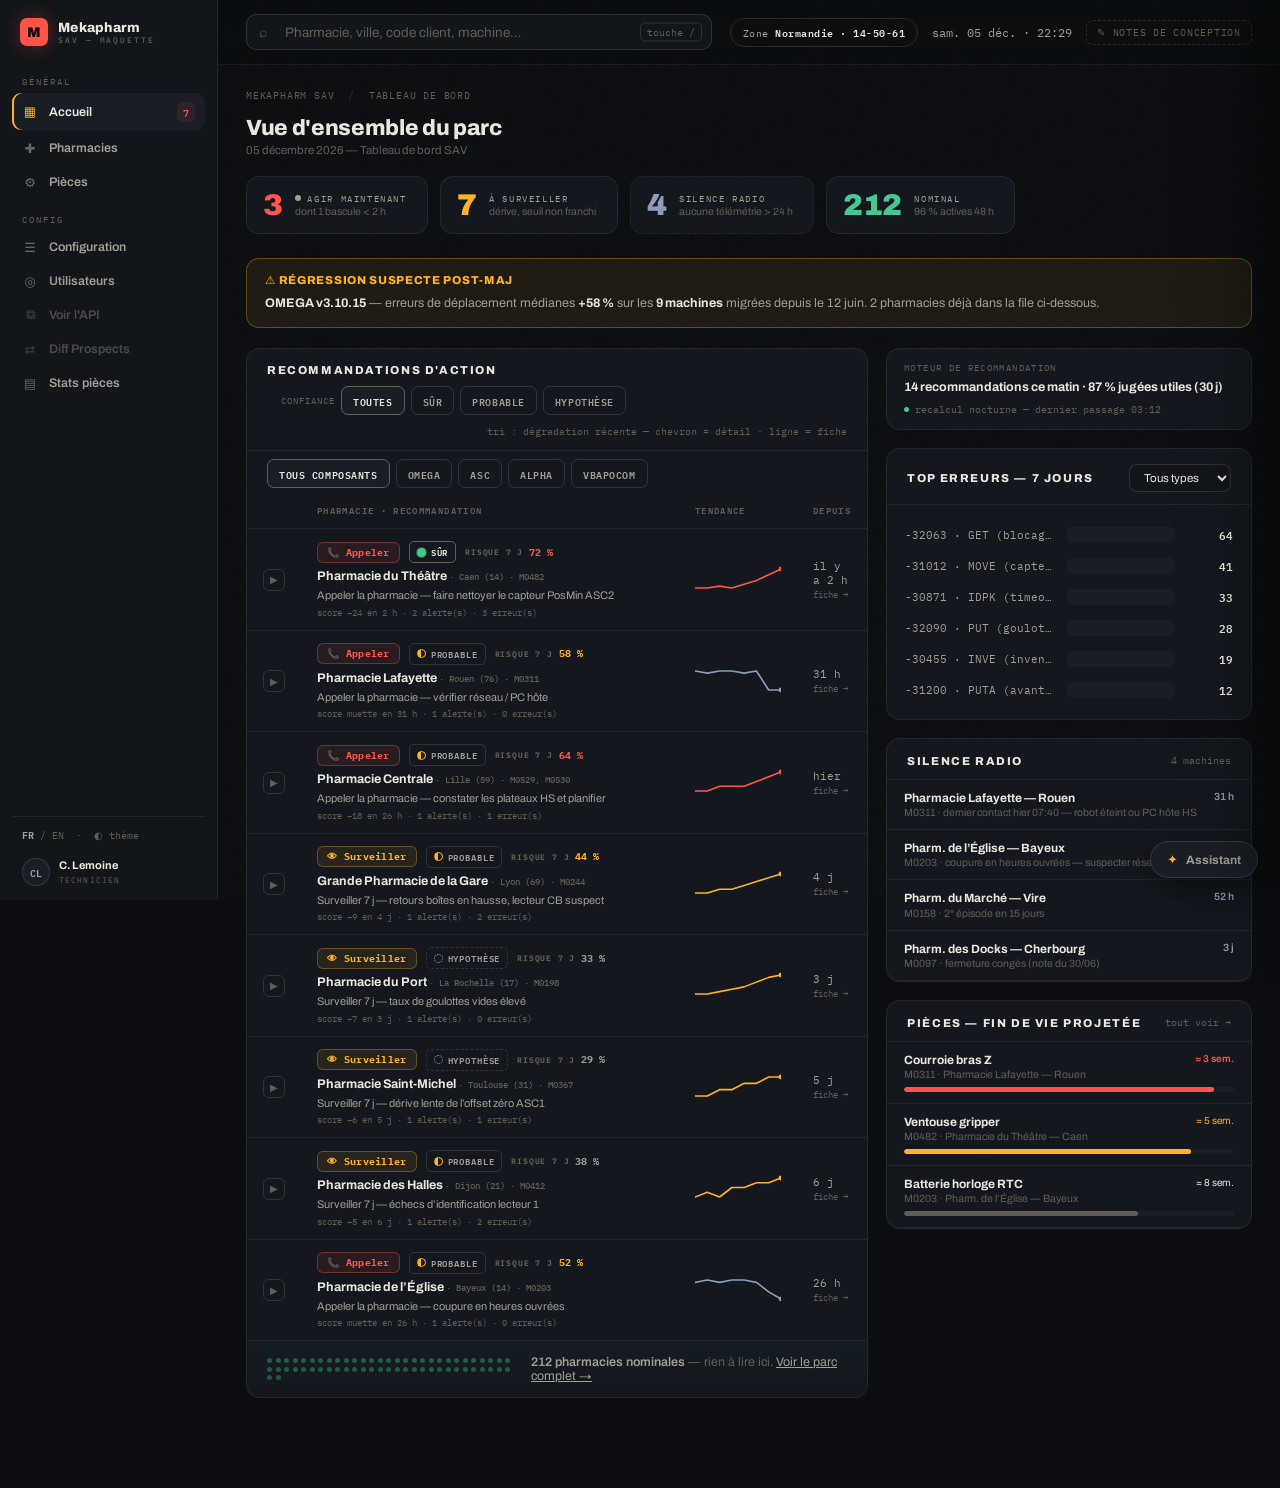
==== index.html @ eba88f6f "add mockup" ====
<!DOCTYPE html>
<html lang="fr">
<head>
<meta charset="UTF-8">
<meta name="viewport" content="width=device-width, initial-scale=1.0">
<title>Accueil — Mekapharm SAV (maquette)</title>
<link rel="preconnect" href="https://fonts.googleapis.com">
<link href="https://fonts.googleapis.com/css2?family=Archivo:wght@500;600;700;800;900&family=IBM+Plex+Mono:wght@400;500;600;700&display=swap" rel="stylesheet">
<link rel="stylesheet" href="assets/style.css">
</head>
<body data-page="dashboard">

<template id="page-content">
  <div class="breadcrumb">Mekapharm SAV <span class="sep">/</span> Tableau de bord</div>
  <h1 class="page-title">Vue d'ensemble du parc</h1>
  <p class="page-sub" id="todayLbl">Tableau de bord SAV</p>

  <!-- ═══ SÉMAPHORE (remplace les 4 KPI actuels) ═══ -->
  <nav class="semaphore note-host" aria-label="État du parc">
    <button class="sem-card" data-f="agir"><div class="sem-num">3</div>
      <div><div class="sem-lbl"><span class="pulse"></span>Agir maintenant</div><div class="sem-sub">dont 1 bascule &lt; 2 h</div></div></button>
    <button class="sem-card" data-f="surveiller"><div class="sem-num">7</div>
      <div><div class="sem-lbl">À surveiller</div><div class="sem-sub">dérive, seuil non franchi</div></div></button>
    <button class="sem-card" data-f="muet"><div class="sem-num">4</div>
      <div><div class="sem-lbl">Silence radio</div><div class="sem-sub">aucune télémétrie &gt; 24 h</div></div></button>
    <button class="sem-card" data-f="ok"><div class="sem-num">212</div>
      <div><div class="sem-lbl">Nominal</div><div class="sem-sub">96 % actives 48 h</div></div></button>
    <span class="note" style="top:-11px; left:0;">R3.2 — 3 états + silence radio (R1.2) · remplace les 4 KPI "meubles/plateaux/alertes"</span>
  </nav>

  <!-- ═══ BANNIÈRE RÉGRESSION MAJ ═══ -->
  <div class="maj-banner note-host">
    <div class="h">⚠ Régression suspecte post-MAJ</div>
    <p><b>OMEGA v3.10.15</b> — erreurs de déplacement médianes <b>+58 %</b> sur les <b>9 machines</b> migrées depuis le 12 juin. 2 pharmacies déjà dans la file ci-dessous.</p>
    <span class="note" style="top:-11px; right:10px;">R1.7 — SOFTWARE_VERSION × ERR_OCCURRENCE_JOUR</span>
  </div>

  <div class="grid-2">
    <!-- ═══ TABLEAU ALERTES/ERREURS — accordéon par pharmacie (structure conservée) ═══ -->
    <section class="panel note-host">
      <div class="panel-head">
        <span class="panel-title">Recommandations d'action</span>
        <div class="conf-filter note-host" id="confFilters" style="margin-left:14px;">
          <span class="clbl">confiance</span>
          <button class="chip active" data-k="all">Toutes</button>
          <button class="chip" data-k="sur">sûr</button>
          <button class="chip" data-k="probable">probable</button>
          <button class="chip" data-k="hypothese">hypothèse</button>
          <span class="note" style="top:-11px; left:0;">R5.5 — le hotliner filtre par niveau de confiance</span>
        </div>
        <span class="panel-sub">tri : dégradation récente — chevron = détail · ligne = fiche</span>
      </div>
      <div class="chips" id="compFilters" style="padding:8px 20px 4px;">
        <button class="chip active" data-c="all">Tous composants</button>
        <button class="chip" data-c="OMEGA">OMEGA</button>
        <button class="chip" data-c="ASC">ASC</button>
        <button class="chip" data-c="ALPHA">ALPHA</button>
        <button class="chip" data-c="VBAPOCOM">VBAPOCOM</button>
      </div>
      <table class="tbl" id="alertTable">
        <thead><tr>
          <th style="width:52px;"></th><th>Pharmacie · recommandation</th>
          <th style="width:96px;">Tendance</th><th style="width:70px;">Depuis</th>
        </tr></thead>
        <tbody id="alertBody"></tbody>
      </table>
      <div class="ok-fold note-host">
        <div class="dotgrid" id="dotgrid"></div>
        <div><b>212 pharmacies nominales</b> — rien à lire ici.
          <a href="pharmacies.html" style="color:var(--ink-dim);">Voir le parc complet →</a></div>
        <span class="note" style="top:-10px; left:14px;">R3.7 — le nominal se compte, ne se pagine pas</span>
      </div>
      <span class="note" style="top:-11px; left:14px;">R5.1 moteur de reco (règles déterministes + confiance, batch nocturne) · R1.3 file priorisée · clic chevron = facteurs + script + feedback</span>
    </section>

    <!-- ═══ RAIL DROIT ═══ -->
    <aside class="stack">
      <!-- encart moteur de recommandation -->
      <div class="panel engine-card note-host">
        <div class="eh">Moteur de recommandation</div>
        <div class="et"><b>14 recommandations</b> ce matin · <b>87 %</b> jugées utiles (30 j)</div>
        <div class="em"><span class="live"></span>recalcul nocturne — dernier passage 03:12</div>
        <span class="note" style="top:-11px; right:10px;">R5.2 · R7 — score & recos précalculés cette nuit (batch parc > 1000)</span>
      </div>

      <!-- top erreurs — filtre FONCTIONNEL -->
      <div class="panel note-host">
        <div class="panel-head">
          <span class="panel-title">Top erreurs — 7 jours</span>
          <select class="sel" id="typeSel" style="margin-left:auto;">
            <option value="all">Tous types</option>
            <option value="omega">Omega</option>
            <option value="ascenseurs">Ascenseurs</option>
            <option value="alpha">Alpha</option>
            <option value="vbapocom">VBapocom</option>
          </select>
        </div>
        <div style="padding:14px 18px;" id="topErrChart"></div>
        <span class="note" style="top:-11px; left:10px;">R4e — le filtre agit vraiment (aujourd'hui : select mort)</span>
      </div>

      <!-- silence radio -->
      <div class="panel note-host">
        <div class="panel-head"><span class="panel-title">Silence radio</span><span class="panel-sub">4 machines</span></div>
        <div id="muettesList"></div>
        <span class="note" style="top:-11px; left:10px;">R1.2 — nominatif, plus un simple % global 48 h</span>
      </div>

      <!-- pièces fin de vie -->
      <div class="panel note-host">
        <div class="panel-head"><span class="panel-title">Pièces — fin de vie projetée</span>
          <a class="panel-sub" href="pieces.html" style="text-decoration:none;">tout voir →</a></div>
        <div id="wearList"></div>
        <span class="note" style="top:-11px; left:10px;">R1.6 — extrapolation du rythme d'usure hebdo</span>
      </div>
    </aside>
  </div>
</template>

<script src="assets/data.js"></script>
<script src="assets/app.js"></script>
<script>
document.addEventListener('DOMContentLoaded', () => {
  document.getElementById('todayLbl').textContent =
    new Date().toLocaleDateString('fr-FR',{day:'2-digit', month:'long', year:'numeric'}) + ' — Tableau de bord SAV';

  /* ── file de recommandations : une pharmacie dégradée = une reco ── */
  let semFilter = 'all', compFilter = 'all', confFilter = 'all';
  const body = document.getElementById('alertBody');

  function render(){
    const rows = PHARMACIES.filter(p => p.etat !== 'ok')
      .filter(p => semFilter==='all' || p.etat===semFilter)
      .filter(p => confFilter==='all' || (p.reco && p.reco.confiance===confFilter))
      .filter(p => compFilter==='all' ||
        p.composants.some(c => c.n.toUpperCase().startsWith(compFilter) && (c.s==='warn'||c.s==='err')) ||
        (compFilter==='VBAPOCOM' && p.tag==='Plateaux') || (compFilter==='VBAPOCOM' && p.tag==='VBapocom'));
    body.innerHTML = rows.map((p,i) => {
      const r = p.reco;
      const navAttr = `onclick="if(!event.target.closest('.reco-chev')) location.href='machine.html?m=${p.machinePrincipale}'"`;
      const head = `
        <tr class="grp-head rise" style="animation-delay:${i*40}ms; cursor:pointer;" data-pid="${p.id}" ${navAttr}>
          <td>
            ${r ? `<button class="reco-chev" data-toggle="${i}" aria-label="Détail recommandation">▶</button>` : `<div class="grade-box ${p.etat}">${p.grade}</div>`}
          </td>
          <td>
            <div class="reco-line">
              ${r ? actBadge(r.action, true) : `<span class="badge ${p.etat==='muet'?'muet':'agir'}">${p.tag}</span>`}
              ${r ? confBadge(r.confiance) : ''}
              ${r ? riskBadge(r.risque7j, false) : ''}
            </div>
            <div style="font-weight:700; margin-top:6px;">${p.nom}
              <span class="mono faint" style="font-size:9px; font-weight:500;">· ${p.ville} (${p.dept}) · ${p.machines.join(', ')}</span></div>
            <div class="reco-why">${r ? r.titre : p.motif}</div>
            <div class="mono faint" style="font-size:9px; margin-top:3px;">score ${p.delta} en ${p.deltaWin} · ${p.nbAlertes} alerte(s) · ${p.nbErreurs} erreur(s)</div>
          </td>
          <td>${spark(p.spark, SPARK_COLORS[p.sparkColor])}</td>
          <td class="mono dim" style="font-size:10.5px;">${p.depuis}<br><span class="faint" style="font-size:9px;">fiche →</span></td>
        </tr>`;
      const detail = r ? `
        <tr class="kb-row reco-drow" data-drow="${i}"><td colspan="4">
          <div class="reco-detail" style="border-top:none; margin-top:0; padding-top:0;">
            <div class="rd-sect">
              <div class="rd-h">Pourquoi cette reco — facteurs pondérés</div>
              ${factorRows(r.facteurs, null)}
            </div>
            <div class="rd-sect">
              <div class="rd-h">Script d'appel · ${p.tel}</div>
              ${scriptBlock(r.script, r.sources)}
            </div>
            <div class="rd-sect" style="display:flex; align-items:center; justify-content:space-between; gap:12px; flex-wrap:wrap;">
              ${feedbackChip('reco-'+p.id)}
              <span class="mono faint" style="font-size:9px;">recalculé ${r.calculeLe}</span>
            </div>
          </div>
        </td></tr>` : '';
      return head + detail;
    }).join('') ||
      `<tr><td colspan="4" style="text-align:center; color:var(--ink-faint); padding:28px;">Aucune recommandation pour ce filtre.</td></tr>`;

    /* branchements post-render */
    body.querySelectorAll('.reco-chev').forEach(btn => btn.addEventListener('click', ev => {
      ev.stopPropagation();
      const i = btn.dataset.toggle;
      const drow = body.querySelector(`.reco-drow[data-drow="${i}"]`);
      if (!drow) return;
      btn.classList.toggle('open');
      drow.classList.toggle('show');
      if (drow.classList.contains('show')) animateFactors(drow);
    }));
    bindFeedback(body);
  }
  render();

  /* filtres sémaphore */
  document.querySelectorAll('.sem-card').forEach(c => c.addEventListener('click', () => {
    const f = c.dataset.f;
    if (f === 'ok'){ location.href = 'pharmacies.html'; return; }
    if (semFilter === f){ semFilter='all'; c.classList.remove('active'); }
    else { semFilter=f; document.querySelectorAll('.sem-card').forEach(x=>x.classList.remove('active')); c.classList.add('active'); }
    render();
  }));
  /* filtres composant */
  document.querySelectorAll('#compFilters .chip').forEach(ch => ch.addEventListener('click', () => {
    document.querySelectorAll('#compFilters .chip').forEach(x=>x.classList.remove('active'));
    ch.classList.add('active'); compFilter = ch.dataset.c; render();
  }));
  /* filtre par confiance */
  document.querySelectorAll('#confFilters .chip').forEach(ch => ch.addEventListener('click', () => {
    document.querySelectorAll('#confFilters .chip').forEach(x=>x.classList.remove('active'));
    ch.classList.add('active'); confFilter = ch.dataset.k; render();
  }));

  /* nominal : grille de points */
  const dg = document.getElementById('dotgrid');
  for (let i=0;i<60;i++){ const d=document.createElement('span'); d.className='dot'; dg.appendChild(d); }

  /* top erreurs — filtre fonctionnel */
  const chart = document.getElementById('topErrChart');
  renderHBars(chart, TOP_ERRORS.all);
  document.getElementById('typeSel').addEventListener('change', e => renderHBars(chart, TOP_ERRORS[e.target.value]));

  /* silence radio */
  document.getElementById('muettesList').innerHTML = MUETTES.map(m => `
    <div style="padding:11px 17px; border-bottom:1px solid var(--line); font-size:12px; ${m.pid?'cursor:pointer;':''}"
         ${m.pid? `onclick="location.href='machine.html?m=${PHARMACIES.find(p=>p.id===m.pid).machinePrincipale}'"`:''}>
      <div style="display:flex; justify-content:space-between; gap:10px;">
        <b style="font-size:12px;">${m.nom}</b>
        <span class="mono" style="color:var(--muet); font-weight:600; font-size:10.5px;">${m.t}</span>
      </div>
      <div style="color:var(--ink-faint); font-size:10.5px; margin-top:2px;">${m.mac} · ${m.note}</div>
    </div>`).join('');

  /* pièces fin de vie (top 3) */
  document.getElementById('wearList').innerHTML = PIECES.slice(0,3).map(p => `
    <div style="padding:11px 17px; border-bottom:1px solid var(--line); font-size:12px;">
      <div style="display:flex; justify-content:space-between; gap:10px;">
        <b>${p.piece}</b>
        <span class="mono" style="font-size:10px; ${p.etaCls==='crit'?'color:var(--agir); font-weight:600;':p.etaCls==='warn'?'color:var(--watch);':''}">${p.eta}</span>
      </div>
      <div style="color:var(--ink-faint); font-size:10.5px; margin:2px 0 7px;">${p.machine} · ${p.pharma}</div>
      <div class="wear-bar"><i class="${p.etaCls}" style="width:${p.usure}%"></i></div>
    </div>`).join('');
});
</script>
</body>
</html>
---- assets/style.css ----
/* ═══════════════════════════════════════════════════════════════════════════
   MAQUETTE REFONTE SAV — design system partagé
   Navigation identique à l'application actuelle (sidebar gauche).
   Discipline : la couleur n'existe que pour l'anomalie.
   ═══════════════════════════════════════════════════════════════════════════ */
:root {
  --bg:        #0c0e11;
  --bg-raise:  #12151a;
  --panel:     #14181e;
  --panel-2:   #191e26;
  --line:      rgba(235,232,222,.07);
  --line-2:    rgba(235,232,222,.13);
  --ink:       #eae7df;
  --ink-dim:   #a09d94;
  --ink-faint: #605d55;
  --agir:      #ff5449;  --agir-bg:  rgba(255,84,73,.09);
  --watch:     #ffb224;  --watch-bg: rgba(255,178,36,.08);
  --ok:        #46c98f;  --ok-bg:    rgba(70,201,143,.07);
  --muet:      #8e9dbb;  --muet-bg:  rgba(142,157,187,.08);
  --mono: "IBM Plex Mono", ui-monospace, monospace;
  --sans: "Archivo", system-ui, sans-serif;
  --sidebar-w: 218px;
}
* { margin:0; padding:0; box-sizing:border-box; }
html { scrollbar-color:#2a2f38 var(--bg); }
body {
  background:var(--bg); color:var(--ink); font-family:var(--sans);
  font-size:14px; min-height:100vh;
}
body::after {
  content:""; position:fixed; inset:0; pointer-events:none; z-index:0; opacity:.045;
  background-image:url("data:image/svg+xml,%3Csvg xmlns='http://www.w3.org/2000/svg' width='140' height='140'%3E%3Cfilter id='n'%3E%3CfeTurbulence type='fractalNoise' baseFrequency='0.9' numOctaves='2'/%3E%3C/filter%3E%3Crect width='140' height='140' filter='url(%23n)' opacity='.6'/%3E%3C/svg%3E");
}
::selection { background:var(--watch); color:#111; }
button { font-family:inherit; color:inherit; background:none; border:none; cursor:pointer; }
input, select, textarea { font-family:inherit; }
a { color:inherit; }

/* ═══════════ SIDEBAR (identique à l'app : Général / Config / user) ═══════════ */
.sidebar {
  position:fixed; top:0; left:0; bottom:0; width:var(--sidebar-w); z-index:20;
  background:var(--bg-raise); border-right:1px solid var(--line);
  display:flex; flex-direction:column; padding:18px 12px 14px;
}
.sidebar-logo { display:flex; align-items:center; gap:10px; padding:0 8px 16px; }
.sidebar-logo .mark {
  width:28px; height:28px; border-radius:7px; background:var(--agir);
  display:grid; place-items:center; font-weight:900; font-size:14px; color:#16090a;
  box-shadow:0 0 18px rgba(255,84,73,.3); flex-shrink:0;
}
.sidebar-logo .t { font-weight:800; font-size:13.5px; letter-spacing:.02em; }
.sidebar-logo .t small { display:block; font-family:var(--mono); font-size:8px; font-weight:500; color:var(--ink-faint); letter-spacing:.24em; text-transform:uppercase; }
.nav-section-label {
  font-family:var(--mono); font-size:8.5px; letter-spacing:.24em; text-transform:uppercase;
  color:var(--ink-faint); padding:14px 10px 6px;
}
.nav-link {
  display:flex; align-items:center; gap:11px; padding:8.5px 10px; border-radius:9px;
  font-size:12.5px; font-weight:600; color:var(--ink-dim); text-decoration:none;
  transition:.13s; margin-bottom:2px;
}
.nav-link .ic { font-size:13px; width:16px; text-align:center; opacity:.6; }
.nav-link:hover { background:var(--panel-2); color:var(--ink); }
.nav-link.active { background:var(--panel-2); color:var(--ink); box-shadow:inset 2px 0 0 var(--watch); }
.nav-link.active .ic { opacity:1; color:var(--watch); }
.nav-link .n-badge {
  margin-left:auto; font-family:var(--mono); font-size:9.5px; font-weight:600;
  background:var(--agir-bg); color:var(--agir); border-radius:5px; padding:1px 6px;
}
.sidebar-foot { margin-top:auto; border-top:1px solid var(--line); padding-top:12px; }
.sidebar-foot .locale { font-family:var(--mono); font-size:9.5px; color:var(--ink-faint); padding:0 10px 8px; }
.sidebar-foot .locale b { color:var(--ink-dim); }
.sidebar-user { display:flex; align-items:center; gap:9px; padding:8px 10px 0; }
.sidebar-user .av {
  width:28px; height:28px; border-radius:50%; background:var(--panel-2); border:1px solid var(--line-2);
  display:grid; place-items:center; font-family:var(--mono); font-size:10px; font-weight:600; color:var(--ink-dim);
}
.sidebar-user .u b { display:block; font-size:11px; font-weight:700; }
.sidebar-user .u span { font-family:var(--mono); font-size:8px; letter-spacing:.14em; text-transform:uppercase; color:var(--ink-faint); }

/* ═══════════ TOPBAR (ajout refonte : recherche globale) ═══════════ */
.shell { margin-left:var(--sidebar-w); position:relative; z-index:1; }
.topbar {
  display:flex; align-items:center; gap:18px;
  padding:14px 28px; border-bottom:1px solid var(--line);
  position:sticky; top:0; background:rgba(12,14,17,.86); backdrop-filter:blur(9px); z-index:15;
}
.gsearch { flex:1; max-width:560px; position:relative; }
.gsearch input {
  width:100%; background:var(--bg-raise); border:1px solid var(--line-2); border-radius:10px;
  padding:9.5px 82px 9.5px 38px; color:var(--ink); font-size:13.5px; outline:none;
  transition:border-color .15s, box-shadow .15s;
}
.gsearch input::placeholder { color:var(--ink-faint); }
.gsearch input:focus { border-color:var(--watch); box-shadow:0 0 0 3px rgba(255,178,36,.12); }
.gsearch .lens { position:absolute; left:13px; top:50%; translate:0 -50%; color:var(--ink-faint); }
.gsearch .kbd  { position:absolute; right:10px; top:50%; translate:0 -50%; font-family:var(--mono); font-size:9.5px; color:var(--ink-faint); border:1px solid var(--line-2); border-radius:5px; padding:2px 6px; }
.gsearch-pop {
  display:none; position:absolute; top:calc(100% + 6px); left:0; right:0; z-index:60;
  background:var(--panel-2); border:1px solid var(--line-2); border-radius:11px;
  overflow:hidden; box-shadow:0 18px 50px rgba(0,0,0,.55);
}
.gsearch-pop.open { display:block; }
.gsearch-pop a {
  display:flex; align-items:center; gap:11px; padding:10px 14px; text-decoration:none;
  font-size:12.5px; border-bottom:1px solid var(--line);
}
.gsearch-pop a:last-child { border-bottom:none; }
.gsearch-pop a:hover, .gsearch-pop a.sel { background:var(--panel); }
.gsearch-pop .gp-dot { width:8px; height:8px; border-radius:50%; flex-shrink:0; }
.gsearch-pop .gp-meta { margin-left:auto; font-family:var(--mono); font-size:10px; color:var(--ink-faint); }
.top-right { margin-left:auto; display:flex; align-items:center; gap:14px; }
.zone-chip { font-family:var(--mono); font-size:10px; letter-spacing:.05em; border:1px solid var(--line-2); border-radius:99px; padding:4.5px 12px; color:var(--ink-dim); }
.zone-chip b { color:var(--ink); font-weight:600; }
.clock { font-family:var(--mono); font-size:11.5px; color:var(--ink-dim); font-variant-numeric:tabular-nums; }
.notes-toggle {
  font-family:var(--mono); font-size:9.5px; letter-spacing:.08em; text-transform:uppercase;
  color:var(--ink-faint); border:1px dashed var(--line-2); border-radius:7px; padding:5px 10px; transition:.15s;
}
.notes-toggle:hover, body.annotated .notes-toggle { color:var(--watch); border-color:var(--watch); }
body.annotated .notes-toggle { background:var(--watch-bg); }

.page { padding:24px 28px 90px; max-width:1420px; }

/* ═══════════ COMMUN ═══════════ */
.breadcrumb { font-family:var(--mono); font-size:10px; letter-spacing:.08em; text-transform:uppercase; color:var(--ink-faint); margin-bottom:14px; }
.breadcrumb a { text-decoration:none; }
.breadcrumb a:hover { color:var(--ink-dim); }
.breadcrumb .sep { margin:0 7px; opacity:.5; }
h1.page-title { font-size:22px; font-weight:800; letter-spacing:-.015em; }
.page-sub { font-size:11.5px; color:var(--ink-faint); margin-top:4px; }

.panel { background:var(--panel); border:1px solid var(--line); border-radius:14px; overflow:hidden; }
.panel-head { display:flex; align-items:center; gap:10px; padding:15px 20px 12px; border-bottom:1px solid var(--line); flex-wrap:wrap; }
.panel-title { font-size:11.5px; font-weight:800; letter-spacing:.14em; text-transform:uppercase; }
.panel-sub { font-family:var(--mono); font-size:9.5px; color:var(--ink-faint); margin-left:auto; }

.badge { font-family:var(--mono); font-size:9.5px; font-weight:600; letter-spacing:.05em; border-radius:5px; padding:2px 8px; display:inline-block; }
.badge.agir { background:var(--agir-bg); color:var(--agir); }
.badge.watch { background:var(--watch-bg); color:var(--watch); }
.badge.ok { background:var(--ok-bg); color:var(--ok); }
.badge.muet { background:var(--muet-bg); color:var(--muet); }
.badge.neutral { background:var(--panel-2); color:var(--ink-dim); border:1px solid var(--line); }

.btn { font-size:11.5px; font-weight:700; border:1px solid var(--line-2); border-radius:8px; padding:7px 14px; color:var(--ink); transition:.13s; text-decoration:none; display:inline-block; }
.btn:hover { border-color:var(--ink-dim); background:var(--panel-2); }
.btn.primary { background:var(--ink); color:#14171c; border-color:var(--ink); }
.btn.primary:hover { opacity:.88; }
.btn.ghost { color:var(--ink-dim); border-style:dashed; }
.btn.sm { font-size:10.5px; padding:4.5px 10px; }

/* sémaphore */
.semaphore { display:flex; gap:12px; margin:20px 0 24px; flex-wrap:wrap; }
.sem-card {
  display:flex; align-items:center; gap:13px; border:1px solid var(--line); border-radius:13px;
  padding:13px 20px 13px 16px; background:var(--panel); min-width:178px; text-align:left;
  transition:border-color .15s, transform .15s;
}
.sem-card:hover { transform:translateY(-1px); }
.sem-card.active { border-color:currentColor; }
.sem-num { font-size:30px; font-weight:900; line-height:1; font-variant-numeric:tabular-nums; letter-spacing:-.02em; }
.sem-lbl { font-family:var(--mono); font-size:9px; letter-spacing:.18em; text-transform:uppercase; color:var(--ink-dim); }
.sem-sub { font-size:10.5px; color:var(--ink-faint); margin-top:2px; }
.sem-card[data-f="agir"] { color:var(--agir); }       .sem-card[data-f="agir"].active { background:var(--agir-bg); }
.sem-card[data-f="surveiller"] { color:var(--watch); }.sem-card[data-f="surveiller"].active { background:var(--watch-bg); }
.sem-card[data-f="muet"] { color:var(--muet); border-style:dashed; } .sem-card[data-f="muet"].active { background:var(--muet-bg); }
.sem-card[data-f="ok"] { color:var(--ok); }           .sem-card[data-f="ok"].active { background:var(--ok-bg); }
.pulse { display:inline-block; width:6px; height:6px; border-radius:50%; background:currentColor; margin-right:6px; animation:pulse 1.6s infinite; vertical-align:1px; }
@keyframes pulse { 0%,100%{opacity:1} 50%{opacity:.25} }

/* grade score */
.grade-box {
  width:36px; height:36px; border-radius:9px; display:grid; place-items:center;
  font-weight:900; font-size:17px; background:var(--panel-2); color:var(--ink-dim); border:1px solid var(--line-2); flex-shrink:0;
}
.grade-box.agir { background:var(--agir-bg); color:var(--agir); border-color:rgba(255,84,73,.35); }
.grade-box.surveiller { background:var(--watch-bg); color:var(--watch); border-color:rgba(255,178,36,.3); }
.grade-box.muet { background:var(--muet-bg); color:var(--muet); border-color:rgba(142,157,187,.3); border-style:dashed; }
.grade-box.ok { background:var(--ok-bg); color:var(--ok); border-color:rgba(70,201,143,.25); }

/* tables */
table.tbl { width:100%; border-collapse:collapse; font-size:12.5px; }
.tbl th {
  text-align:left; font-family:var(--mono); font-size:8.5px; font-weight:600; letter-spacing:.16em;
  text-transform:uppercase; color:var(--ink-faint); padding:10px 16px; border-bottom:1px solid var(--line);
}
.tbl td { padding:11px 16px; border-bottom:1px solid var(--line); vertical-align:middle; }
.tbl tr:last-child td { border-bottom:none; }
.tbl tbody tr { transition:background .12s; }
.tbl tbody tr:hover { background:var(--panel-2); }
.tbl .mono { font-family:var(--mono); font-size:11px; }
.tbl .dim { color:var(--ink-dim); }
.tbl .faint { color:var(--ink-faint); }
.num { font-variant-numeric:tabular-nums; }

/* lignes accordéon dashboard */
.grp-head { cursor:pointer; background:var(--panel); }
.grp-head td { padding:12px 16px; }
.grp-head:hover { background:var(--panel-2); }
.grp-head .chev { display:inline-block; transition:rotate .18s; font-family:var(--mono); font-size:10px; color:var(--ink-faint); margin-right:9px; }
.grp-head.open .chev { rotate:90deg; }
tr.child { display:none; background:rgba(255,255,255,.012); }
tr.child.show { display:table-row; }
tr.child td { border-left:3px solid transparent; }
tr.child[data-etat="agir"] td:first-child { border-left-color:var(--agir); }
tr.child[data-etat="surveiller"] td:first-child { border-left-color:var(--watch); }

/* détail cause/résolution repliable dans tables */
tr.kb-row { display:none; }
tr.kb-row.show { display:table-row; }
tr.kb-row > td { background:var(--bg-raise); padding:14px 20px 16px 46px; }
.kb { border-left:2px solid var(--line-2); padding:2px 0 2px 13px; margin-bottom:11px; }
.kb:last-child { margin-bottom:0; }
.kb .k { font-family:var(--mono); font-size:8.5px; letter-spacing:.2em; text-transform:uppercase; color:var(--ink-faint); }
.kb p { font-size:12.5px; color:var(--ink-dim); line-height:1.6; margin-top:4px; }
.kb ol { margin:5px 0 0 17px; font-size:12.5px; color:var(--ink-dim); line-height:1.75; }
.kb.resol { border-left-color:var(--ok); }
.kb.piece { border-left-color:var(--watch); }
.kb .piece-row { display:flex; justify-content:space-between; gap:10px; margin-top:5px; font-size:12.5px; }
.kb .piece-row .eta { font-family:var(--mono); font-size:10.5px; color:var(--watch); }
.kb.histo { border-left-color:var(--muet); }

/* bandeau diagnostic */
.diag-banner { border-radius:12px; padding:14px 18px; font-size:13.5px; line-height:1.55; border:1px solid; margin-bottom:20px; }
.diag-banner .lead { font-family:var(--mono); font-size:9px; letter-spacing:.18em; text-transform:uppercase; display:block; margin-bottom:6px; opacity:.8; }
.diag-banner b { font-weight:700; }
.diag-banner.agir { border-color:rgba(255,84,73,.35); background:var(--agir-bg); }        .diag-banner.agir .lead { color:var(--agir); }
.diag-banner.surveiller { border-color:rgba(255,178,36,.3); background:var(--watch-bg); } .diag-banner.surveiller .lead { color:var(--watch); }
.diag-banner.ok { border-color:rgba(70,201,143,.3); background:var(--ok-bg); }            .diag-banner.ok .lead { color:var(--ok); }
.diag-banner.muet { border-color:rgba(142,157,187,.35); background:var(--muet-bg); }      .diag-banner.muet .lead { color:var(--muet); }

/* bannière MAJ */
.maj-banner { border:1px solid rgba(255,178,36,.3); background:var(--watch-bg); border-radius:13px; padding:14px 18px; margin-bottom:20px; }
.maj-banner .h { font-weight:800; font-size:11.5px; letter-spacing:.06em; text-transform:uppercase; color:var(--watch); }
.maj-banner p { margin-top:7px; font-size:12.5px; color:var(--ink-dim); line-height:1.55; }
.maj-banner p b { color:var(--ink); }

/* onglets composants (conservés de l'app actuelle) */
.comp-tabs { display:flex; gap:8px; overflow-x:auto; padding-bottom:4px; margin:18px 0 16px; }
.comp-tab {
  display:flex; align-items:center; gap:8px; font-size:12px; font-weight:700;
  border:1px solid var(--line-2); border-radius:9px; padding:8px 15px; color:var(--ink-dim);
  white-space:nowrap; transition:.13s;
}
.comp-tab:hover { color:var(--ink); background:var(--panel-2); }
.comp-tab.active { background:var(--panel-2); color:var(--ink); border-color:var(--ink-faint); }
.comp-tab .dot { width:7px; height:7px; border-radius:50%; background:var(--ink-faint); opacity:.5; }
.comp-tab .dot.ok { background:var(--ok); opacity:.7; }
.comp-tab .dot.warn { background:var(--watch); opacity:1; box-shadow:0 0 8px rgba(255,178,36,.5); }
.comp-tab .dot.err { background:var(--agir); opacity:1; box-shadow:0 0 8px rgba(255,84,73,.6); }
.tab-panel { display:none; }
.tab-panel.active { display:block; }

/* cards métriques */
.metrics { display:grid; grid-template-columns:repeat(auto-fill,minmax(215px,1fr)); gap:12px; }
.metric { border:1px solid var(--line); border-radius:11px; padding:13px 14px 11px; background:var(--panel); }
.metric .k { font-family:var(--mono); font-size:8.5px; letter-spacing:.13em; text-transform:uppercase; color:var(--ink-faint); min-height:22px; }
.metric .v { font-size:21px; font-weight:900; margin-top:4px; font-variant-numeric:tabular-nums; letter-spacing:-.02em; }
.metric .v.bad { color:var(--agir); } .metric .v.warn { color:var(--watch); }
.metric .v small { font-size:11px; font-weight:600; color:var(--ink-faint); }
.metric .cmp { font-family:var(--mono); font-size:9px; color:var(--ink-faint); margin-top:2px; }
.metric .cmp b.bad { color:var(--agir); } .metric .cmp b.warn { color:var(--watch); }
.metric svg { margin-top:8px; display:block; }

/* timeline */
.tl { position:relative; padding-left:20px; }
.tl::before { content:""; position:absolute; left:5px; top:6px; bottom:6px; width:1px; background:var(--line-2); }
.tl-item { position:relative; padding:9px 0; }
.tl-item::before {
  content:""; position:absolute; left:-19px; top:15px; width:9px; height:9px; border-radius:50%;
  background:var(--panel-2); border:1.5px solid var(--ink-faint);
}
.tl-item.ev-agir::before { border-color:var(--agir); background:var(--agir-bg); }
.tl-item.ev-warn::before { border-color:var(--watch); background:var(--watch-bg); }
.tl-item.ev-maj::before  { border-color:var(--muet); }
.tl-item.ev-ok::before   { border-color:var(--ok); }
.tl-item .d { font-family:var(--mono); font-size:9px; letter-spacing:.1em; text-transform:uppercase; color:var(--ink-faint); }
.tl-item .e { font-size:12.5px; color:var(--ink-dim); margin-top:3px; line-height:1.5; }
.tl-item .e b { color:var(--ink); font-weight:600; }
.fx { font-family:var(--mono); font-size:9.5px; padding:1px 6px; border-radius:4px; margin-left:6px; }
.fx.ko { background:var(--agir-bg); color:var(--agir); }
.fx.okk { background:var(--ok-bg); color:var(--ok); }

/* barres usure */
.wear-bar { height:5px; border-radius:99px; background:var(--panel-2); overflow:hidden; min-width:90px; }
.wear-bar i { display:block; height:100%; border-radius:99px; background:var(--ink-faint); }
.wear-bar i.warn { background:var(--watch); }
.wear-bar i.crit { background:var(--agir); }

/* barres chart top erreurs */
.hbar-row { display:grid; grid-template-columns:150px 1fr 46px; gap:12px; align-items:center; padding:6px 0; }
.hbar-row .lbl { font-family:var(--mono); font-size:10.5px; color:var(--ink-dim); text-align:right; white-space:nowrap; overflow:hidden; text-overflow:ellipsis; }
.hbar-row .track { height:16px; border-radius:5px; background:var(--panel-2); overflow:hidden; }
.hbar-row .fill { height:100%; border-radius:5px; background:linear-gradient(90deg, rgba(255,178,36,.75), rgba(255,84,73,.8)); transition:width .4s cubic-bezier(.2,.7,.3,1); }
.hbar-row .val { font-family:var(--mono); font-size:11px; font-weight:600; text-align:right; }

/* filter chips + selects */
.chips { display:flex; gap:6px; flex-wrap:wrap; }
.chip {
  font-family:var(--mono); font-size:9.5px; font-weight:600; letter-spacing:.06em; text-transform:uppercase;
  border:1px solid var(--line-2); border-radius:7px; padding:4.5px 11px; color:var(--ink-dim); transition:.13s;
}
.chip:hover { color:var(--ink); }
.chip.active { background:var(--panel-2); color:var(--ink); border-color:var(--ink-faint); }
select.sel {
  background:var(--bg-raise); border:1px solid var(--line-2); border-radius:8px; color:var(--ink);
  font-size:11.5px; padding:6px 10px; outline:none;
}
input.inp {
  background:var(--bg-raise); border:1px solid var(--line-2); border-radius:8px; color:var(--ink);
  font-size:12px; padding:7px 12px; outline:none; transition:border-color .15s;
}
input.inp:focus { border-color:var(--watch); }
textarea.inp { background:var(--bg-raise); border:1px solid var(--line-2); border-radius:8px; color:var(--ink); font-size:12px; padding:8px 12px; outline:none; width:100%; resize:vertical; }

/* cards pharmacies */
.pharma-grid { display:grid; grid-template-columns:repeat(auto-fill,minmax(330px,1fr)); gap:16px; }
.pharma-card { background:var(--panel); border:1px solid var(--line); border-radius:14px; overflow:hidden; cursor:pointer; transition:transform .14s, border-color .14s; position:relative; }
.pharma-card:hover { transform:translateY(-2px); border-color:var(--line-2); }
.pharma-card .accent { position:absolute; inset:0 auto 0 0; width:3px; }
.pharma-card[data-etat="agir"] .accent { background:var(--agir); }
.pharma-card[data-etat="surveiller"] .accent { background:var(--watch); }
.pharma-card[data-etat="muet"] .accent { background:var(--muet); }
.pharma-card[data-etat="ok"] .accent { background:rgba(70,201,143,.4); }
.pharma-card .body { padding:16px 18px 14px 22px; }
.pharma-card .head { display:flex; align-items:flex-start; gap:12px; }
.pharma-card h3 { font-size:14px; font-weight:800; letter-spacing:-.01em; }
.pharma-card .loc { font-family:var(--mono); font-size:9.5px; color:var(--ink-faint); margin-top:3px; }
.pharma-card .motif { font-size:12px; color:var(--ink-dim); line-height:1.5; margin-top:11px; min-height:36px; }
.pharma-card .motif b { color:var(--ink); }
.comp-chips { display:flex; gap:6px; flex-wrap:wrap; margin-top:12px; }
.comp-chip {
  font-family:var(--mono); font-size:9px; font-weight:600; letter-spacing:.04em;
  border:1px solid var(--line); border-radius:6px; padding:3px 8px; color:var(--ink-dim);
  display:inline-flex; align-items:center; gap:5px;
}
.comp-chip .d { width:5px; height:5px; border-radius:50%; background:var(--ink-faint); }
.comp-chip.warn { color:var(--watch); border-color:rgba(255,178,36,.3); } .comp-chip.warn .d { background:var(--watch); }
.comp-chip.err { color:var(--agir); border-color:rgba(255,84,73,.35); }   .comp-chip.err .d { background:var(--agir); }
.pharma-card .foot { display:flex; align-items:center; justify-content:space-between; gap:10px; border-top:1px solid var(--line); padding:10px 18px 12px 22px; }
.pharma-card .foot .tel { font-family:var(--mono); font-size:10.5px; color:var(--ink-dim); }
.pharma-card .foot .since { font-family:var(--mono); font-size:9.5px; color:var(--ink-faint); }

/* header machine */
.mac-header { background:var(--panel); border:1px solid var(--line); border-radius:14px; overflow:hidden; margin-bottom:18px; }
.mac-header .top { padding:20px 24px; border-bottom:1px solid var(--line); display:flex; justify-content:space-between; gap:16px; flex-wrap:wrap; }
.mac-header .meta { display:grid; grid-template-columns:repeat(6,1fr); }
.mac-header .meta > div { padding:13px 18px; border-right:1px solid var(--line); }
.mac-header .meta > div:last-child { border-right:none; }
.mac-header .meta .k { font-family:var(--mono); font-size:8.5px; letter-spacing:.14em; text-transform:uppercase; color:var(--ink-faint); }
.mac-header .meta .v { font-size:13.5px; font-weight:700; margin-top:4px; }
.mac-header .meta .v.mono { font-family:var(--mono); font-size:12.5px; }
@media (max-width:900px){ .mac-header .meta { grid-template-columns:repeat(2,1fr); } }

/* config tabs */
.cfg-tabs { display:flex; gap:8px; margin:18px 0; flex-wrap:wrap; }

/* sections */
.grid-2 { display:grid; grid-template-columns:minmax(0,1.7fr) minmax(0,1fr); gap:18px; align-items:start; }
@media (max-width:1080px){ .grid-2 { grid-template-columns:1fr; } }
.stack { display:flex; flex-direction:column; gap:18px; }
.section-gap { margin-top:20px; }

/* nominal replié */
.ok-fold { display:flex; align-items:center; gap:14px; padding:14px 20px; color:var(--ink-faint); font-size:12.5px; background:linear-gradient(rgba(70,201,143,.025), transparent); }
.ok-fold .dotgrid { display:flex; flex-wrap:wrap; gap:3.5px; max-width:250px; }
.ok-fold .dot { width:5px; height:5px; border-radius:50%; background:rgba(70,201,143,.35); }
.ok-fold b { color:var(--ink-dim); font-weight:600; }

/* annotations conception */
.note {
  display:none; position:absolute; z-index:30; font-family:var(--mono); font-size:8.5px; font-weight:600;
  letter-spacing:.05em; background:var(--watch); color:#231a05; border-radius:5px; padding:2.5px 7px;
  box-shadow:0 3px 14px rgba(0,0,0,.5); white-space:nowrap;
}
body.annotated .note { display:block; animation:pop .25s cubic-bezier(.2,.9,.3,1.4) both; }
@keyframes pop { from{scale:.6; opacity:0;} to{scale:1; opacity:1;} }
.note-host { position:relative; }

/* micro anims */
.rise { animation:rise .4s cubic-bezier(.2,.7,.3,1) both; }
@keyframes rise { from{opacity:0; translate:0 8px;} to{opacity:1; translate:0 0;} }

.hint { font-size:10.5px; color:var(--ink-faint); }
.sep-v { width:1px; align-self:stretch; background:var(--line); }

/* ═══════════════════════════════════════════════════════════════════════════
   INTELLIGENCE — moteur de recommandation, confiance, feedback, risque 7 j,
   assistant IA simulé. Discipline couleur conservée : l'action porte la couleur
   de l'état, la confiance se lit à la texture (plein / semi / pointillé).
   ═══════════════════════════════════════════════════════════════════════════ */

/* ── Badge d'action (vocabulaire limité : appeler / surveiller) ────────────── */
.reco-act {
  font-family:var(--mono); font-size:10px; font-weight:700; letter-spacing:.03em;
  border-radius:6px; padding:3px 9px; display:inline-flex; align-items:center; gap:5px; white-space:nowrap;
}
.reco-act.appeler   { background:var(--agir-bg);  color:var(--agir);  border:1px solid rgba(255,84,73,.35); }
.reco-act.surveiller{ background:var(--watch-bg); color:var(--watch); border:1px solid rgba(255,178,36,.3); }

/* ── Badge de confiance (3 niveaux — texture, pas seulement couleur) ───────── */
.conf {
  font-family:var(--mono); font-size:8.5px; font-weight:600; letter-spacing:.1em; text-transform:uppercase;
  border-radius:5px; padding:2px 7px; display:inline-flex; align-items:center; gap:5px; color:var(--ink-dim);
  border:1px solid var(--line-2);
}
.conf .pip { width:9px; height:9px; border-radius:50%; flex-shrink:0; position:relative; }
.conf.sur       { color:var(--ink); border-color:var(--ink-faint); }
.conf.sur .pip       { background:var(--ok); box-shadow:0 0 0 1px rgba(70,201,143,.4); }               /* plein */
.conf.probable .pip  { background:transparent; border:1.5px solid var(--watch);
                       background-image:linear-gradient(90deg,var(--watch) 50%, transparent 50%); }     /* semi */
.conf.hypothese .pip { background:transparent; border:1.5px dotted var(--muet); }                       /* pointillé */
.conf.probable  { color:var(--ink-dim); }
.conf.hypothese { color:var(--ink-dim); border-style:dashed; }

/* ── Badge / mini-jauge de risque 7 j ──────────────────────────────────────── */
.risk {
  font-family:var(--mono); font-size:9.5px; font-weight:700; color:var(--ink-dim);
  display:inline-flex; align-items:center; gap:6px; white-space:nowrap;
}
.risk .rlbl { font-size:8px; letter-spacing:.1em; text-transform:uppercase; color:var(--ink-faint); }
.risk b { font-variant-numeric:tabular-nums; }
.risk.hi b  { color:var(--agir); }
.risk.mid b { color:var(--watch); }
.risk-gauge { width:44px; height:5px; border-radius:99px; background:var(--panel-2); overflow:hidden; }
.risk-gauge i { display:block; height:100%; border-radius:99px; background:var(--ink-faint); }
.risk-gauge i.hi  { background:var(--agir); }
.risk-gauge i.mid { background:var(--watch); }

/* ── Encart moteur (recalcul nocturne) ─────────────────────────────────────── */
.engine-card { padding:13px 17px; }
.engine-card .eh { font-family:var(--mono); font-size:8.5px; letter-spacing:.16em; text-transform:uppercase; color:var(--ink-faint); }
.engine-card .et { font-size:12.5px; font-weight:700; margin-top:5px; line-height:1.5; }
.engine-card .et b { color:var(--ink); }
.engine-card .em { font-family:var(--mono); font-size:9.5px; color:var(--ink-faint); margin-top:6px; display:flex; gap:6px; align-items:center; }
.engine-card .em .live { width:5px; height:5px; border-radius:50%; background:var(--ok); animation:pulse 1.8s infinite; }

/* ── Filtre par confiance (chips) ──────────────────────────────────────────── */
.conf-filter { display:flex; gap:6px; align-items:center; }
.conf-filter .clbl { font-family:var(--mono); font-size:8.5px; letter-spacing:.12em; text-transform:uppercase; color:var(--ink-faint); }

/* ── Ligne de recommandation (dans la file dashboard) ──────────────────────── */
.reco-line { display:flex; align-items:center; gap:9px; flex-wrap:wrap; }
.reco-line .rtitle { font-weight:700; font-size:12.5px; }
.reco-why { font-size:11px; color:var(--ink-dim); margin-top:4px; line-height:1.5; }
.reco-chev {
  display:inline-grid; place-items:center; width:22px; height:22px; border-radius:6px;
  border:1px solid var(--line-2); color:var(--ink-faint); font-family:var(--mono); font-size:10px;
  transition:.14s; flex-shrink:0;
}
.reco-chev:hover { color:var(--ink); border-color:var(--ink-faint); background:var(--panel-2); }
.reco-chev.open { rotate:90deg; color:var(--watch); border-color:var(--watch); }

/* zone dépliée d'une reco (facteurs + script + feedback) */
.reco-detail { border-top:1px dashed var(--line-2); margin-top:12px; padding-top:13px; }
.reco-detail .rd-h { font-family:var(--mono); font-size:8.5px; letter-spacing:.16em; text-transform:uppercase; color:var(--ink-faint); margin-bottom:8px; }
.reco-detail .rd-sect { margin-bottom:15px; }
.reco-detail .rd-sect:last-child { margin-bottom:0; }

/* facteurs pondérés (mini barres) */
.factor { display:grid; grid-template-columns:1fr 52px; gap:10px; align-items:center; padding:4px 0; }
.factor .fl { font-size:11.5px; color:var(--ink-dim); line-height:1.4; }
.factor .fl.anchor { cursor:pointer; text-decoration:underline dotted var(--line-2); text-underline-offset:2px; }
.factor .fl.anchor:hover { color:var(--ink); text-decoration-color:var(--watch); }
.factor .fbar { display:flex; align-items:center; gap:6px; }
.factor .ftrack { flex:1; height:4px; border-radius:99px; background:var(--panel-2); overflow:hidden; }
.factor .ffill { display:block; height:100%; border-radius:99px; background:var(--ink-faint); transition:width .5s cubic-bezier(.2,.7,.3,1); }
.factor .fw { font-family:var(--mono); font-size:9.5px; color:var(--ink-faint); width:30px; text-align:right; }

/* script d'appel numéroté */
.reco-script { counter-reset:step; margin:0; padding:0; list-style:none; }
.reco-script li {
  position:relative; padding:5px 0 5px 26px; font-size:12px; color:var(--ink-dim); line-height:1.55;
}
.reco-script li::before {
  counter-increment:step; content:counter(step); position:absolute; left:0; top:5px;
  width:17px; height:17px; border-radius:50%; background:var(--panel-2); border:1px solid var(--line-2);
  font-family:var(--mono); font-size:9px; font-weight:700; color:var(--ink-dim); display:grid; place-items:center;
}
.reco-src { font-family:var(--mono); font-size:9.5px; color:var(--ink-faint); margin-top:9px; line-height:1.5; border-left:2px solid var(--line-2); padding-left:9px; }

/* ── Feedback discret « Utile ? 👍 👎 » ────────────────────────────────────── */
.fb { display:inline-flex; align-items:center; gap:7px; font-family:var(--mono); font-size:9.5px; color:var(--ink-faint); }
.fb-btn {
  border:1px solid var(--line-2); border-radius:6px; padding:2px 8px; font-size:11px; color:var(--ink-dim);
  transition:.13s; line-height:1.4;
}
.fb-btn:hover { border-color:var(--ink-faint); background:var(--panel-2); }
.fb-btn.up.on   { border-color:var(--ok);   color:var(--ok);   background:var(--ok-bg); }
.fb-btn.down.on { border-color:var(--agir); color:var(--agir); background:var(--agir-bg); }
.fb-thanks { color:var(--ok); }
.fb-why { display:none; margin-top:8px; gap:6px; align-items:center; }
.fb-why.show { display:flex; }
.fb-why input { flex:1; max-width:280px; }

/* ── Bloc recommandation sur la fiche machine ──────────────────────────────── */
.reco-panel { border:1px solid rgba(255,84,73,.22); border-radius:13px; background:linear-gradient(var(--agir-bg), transparent); padding:16px 18px; margin-bottom:18px; }
.reco-panel.surveiller { border-color:rgba(255,178,36,.22); background:linear-gradient(var(--watch-bg), transparent); }
.reco-panel .rp-top { display:flex; align-items:center; gap:10px; flex-wrap:wrap; }
.reco-panel .rp-lead { font-family:var(--mono); font-size:8.5px; letter-spacing:.16em; text-transform:uppercase; color:var(--ink-faint); width:100%; margin-bottom:2px; }
.reco-panel .rp-title { font-size:15px; font-weight:800; letter-spacing:-.01em; margin:8px 0 4px; }
.reco-panel .rp-resume { font-size:12.5px; color:var(--ink-dim); line-height:1.55; }
.reco-panel .rp-actions { display:flex; gap:8px; margin-top:14px; flex-wrap:wrap; align-items:center; }

/* ── Assistant IA — bouton flottant + drawer ───────────────────────────────── */
.assist-fab {
  position:fixed; right:22px; bottom:22px; z-index:70;
  display:inline-flex; align-items:center; gap:8px;
  background:var(--panel-2); border:1px solid var(--line-2); border-radius:99px;
  padding:10px 16px; font-size:12px; font-weight:700; color:var(--ink-dim);
  box-shadow:0 8px 26px rgba(0,0,0,.45); transition:.15s;
}
.assist-fab:hover { color:var(--ink); border-color:var(--ink-faint); transform:translateY(-1px); }
.assist-fab .sig { color:var(--watch); font-size:13px; }

.assist-scrim { position:fixed; inset:0; z-index:80; background:rgba(6,7,9,.55); backdrop-filter:blur(2px); opacity:0; pointer-events:none; transition:opacity .2s; }
.assist-scrim.open { opacity:1; pointer-events:auto; }
.assist-drawer {
  position:fixed; top:0; right:0; bottom:0; z-index:85; width:min(420px,94vw);
  background:var(--bg-raise); border-left:1px solid var(--line-2);
  display:flex; flex-direction:column; translate:100% 0; transition:translate .24s cubic-bezier(.3,.8,.3,1);
  box-shadow:-20px 0 60px rgba(0,0,0,.5);
}
.assist-drawer.open { translate:0 0; }
.assist-head { padding:15px 18px 13px; border-bottom:1px solid var(--line); }
.assist-head .ah-top { display:flex; align-items:center; gap:10px; }
.assist-head .ah-title { font-size:13px; font-weight:800; letter-spacing:.01em; }
.assist-head .ah-title .sig { color:var(--watch); }
.assist-head .ah-close { margin-left:auto; color:var(--ink-faint); font-size:16px; line-height:1; padding:2px 6px; border-radius:6px; }
.assist-head .ah-close:hover { color:var(--ink); background:var(--panel-2); }
.assist-priv {
  margin-top:10px; font-family:var(--mono); font-size:9px; letter-spacing:.04em; color:var(--ink-dim);
  background:var(--ok-bg); border:1px solid rgba(70,201,143,.22); border-radius:7px; padding:6px 9px;
  display:flex; align-items:center; gap:7px;
}
.assist-priv .lk { color:var(--ok); }
.assist-ctx { margin-top:8px; font-family:var(--mono); font-size:9px; color:var(--ink-faint); }

.assist-body { flex:1; overflow-y:auto; padding:16px 18px; display:flex; flex-direction:column; gap:12px; }
.msg { max-width:92%; font-size:12.5px; line-height:1.6; }
.msg.user { align-self:flex-end; background:var(--panel-2); border:1px solid var(--line-2); border-radius:12px 12px 3px 12px; padding:9px 13px; color:var(--ink); }
.msg.bot  { align-self:flex-start; }
.msg.bot .bubble { background:var(--panel); border:1px solid var(--line); border-radius:12px 12px 12px 3px; padding:11px 14px; }
.msg.bot p { color:var(--ink-dim); }
.msg.bot p + p { margin-top:8px; }
.msg.bot p b { color:var(--ink); font-weight:600; }
.msg.bot .a-src { font-family:var(--mono); font-size:9px; color:var(--ink-faint); margin-top:9px; border-left:2px solid var(--line-2); padding-left:8px; line-height:1.5; }
.msg.bot .a-list { margin-top:9px; display:flex; flex-direction:column; gap:6px; }
.msg.bot .a-list a {
  display:block; text-decoration:none; font-size:11.5px; color:var(--ink-dim);
  background:var(--panel-2); border:1px solid var(--line-2); border-radius:8px; padding:8px 11px; transition:.13s;
}
.msg.bot .a-list a:hover { color:var(--ink); border-color:var(--ink-faint); }
.msg.bot .a-list a::after { content:" →"; color:var(--ink-faint); }
.a-caret { display:inline-block; width:7px; height:13px; background:var(--watch); vertical-align:-2px; margin-left:1px; animation:caret .9s step-end infinite; }
@keyframes caret { 0%,100%{opacity:1} 50%{opacity:0} }

.assist-sugg { padding:0 18px 10px; display:flex; flex-direction:column; gap:6px; }
.assist-sugg .as-lbl { font-family:var(--mono); font-size:8.5px; letter-spacing:.14em; text-transform:uppercase; color:var(--ink-faint); margin:2px 0 3px; }
.sugg-btn {
  text-align:left; font-size:11.5px; color:var(--ink-dim); border:1px solid var(--line-2); border-radius:9px;
  padding:8px 12px; transition:.13s; display:flex; align-items:center; gap:8px;
}
.sugg-btn:hover { color:var(--ink); border-color:var(--ink-faint); background:var(--panel-2); }
.sugg-btn .si { color:var(--watch); font-size:11px; }

.assist-input { padding:12px 16px 16px; border-top:1px solid var(--line); display:flex; gap:8px; }
.assist-input input { flex:1; }
.assist-input .send { border:1px solid var(--line-2); border-radius:8px; padding:0 13px; color:var(--ink); font-weight:700; font-size:12px; transition:.13s; }
.assist-input .send:hover { border-color:var(--ink-faint); background:var(--panel-2); }
.assist-skip { font-family:var(--mono); font-size:8.5px; color:var(--ink-faint); text-align:center; padding:0 0 8px; }
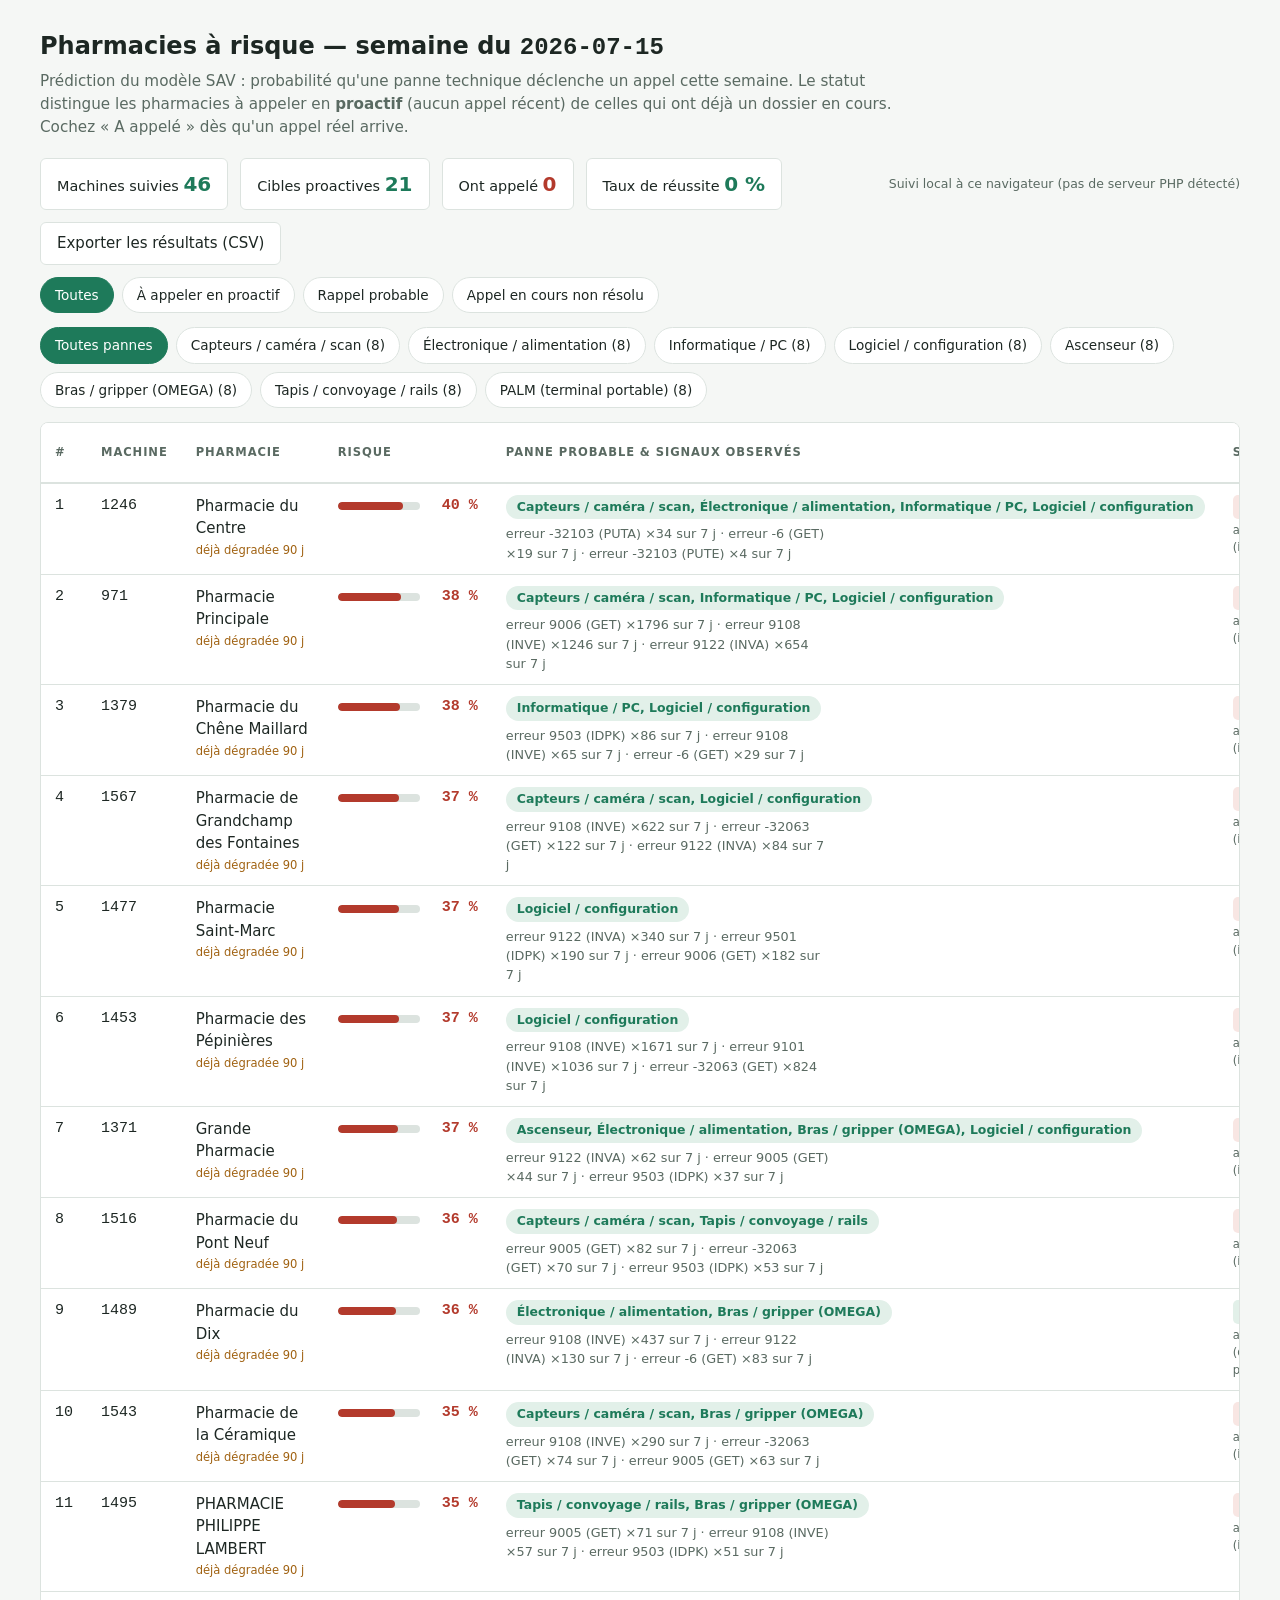
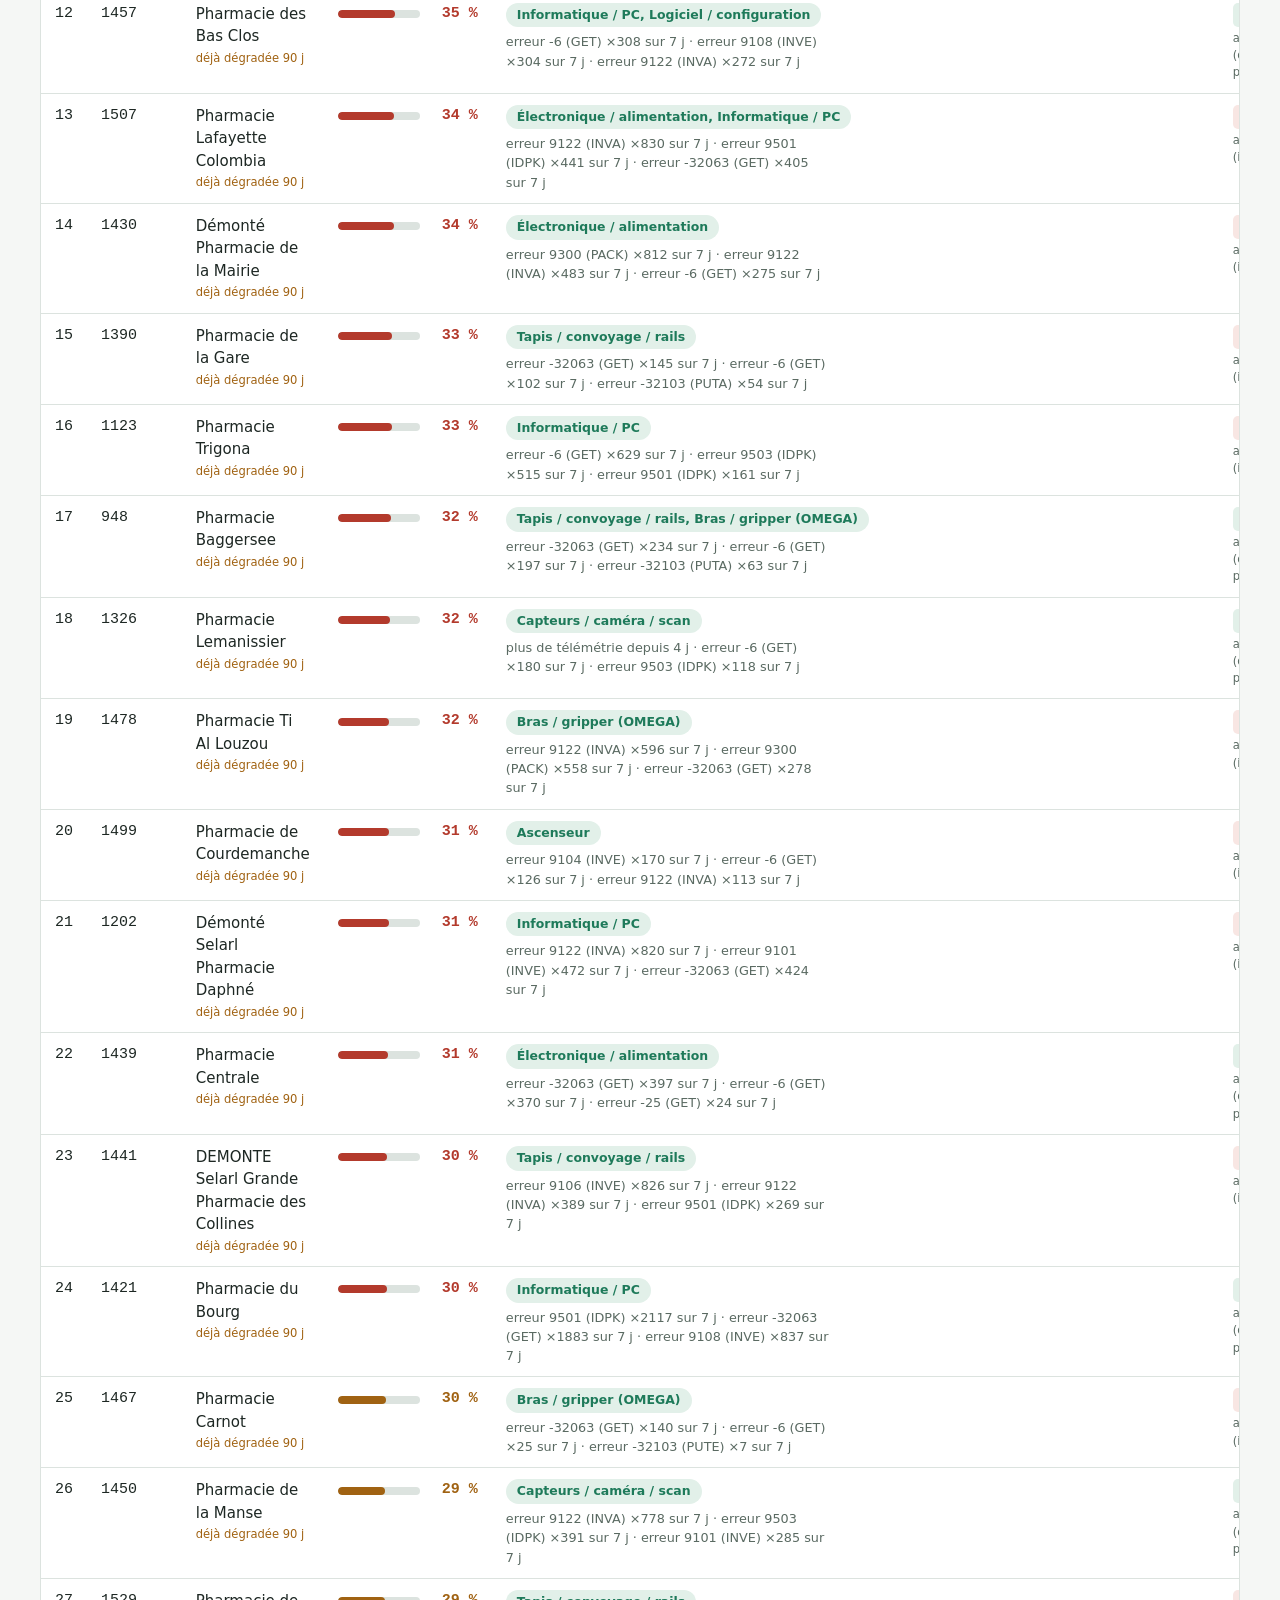
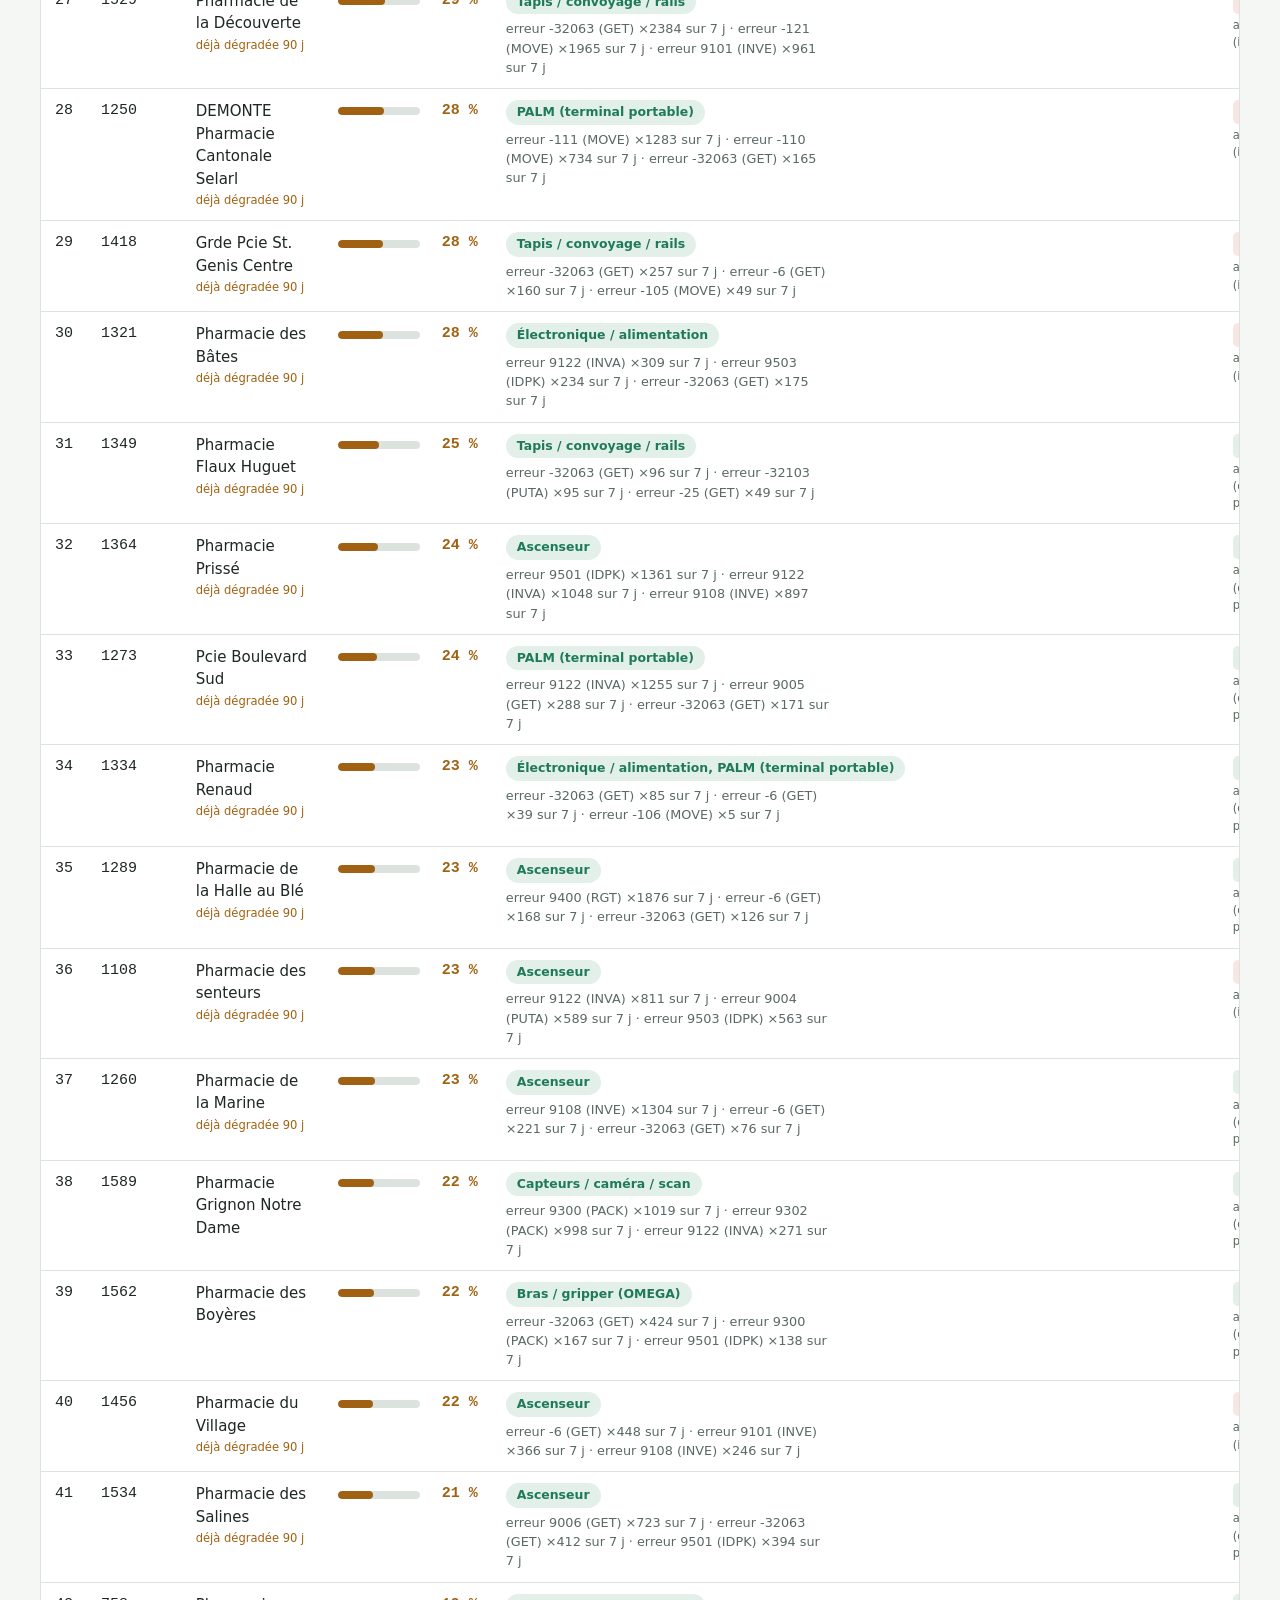
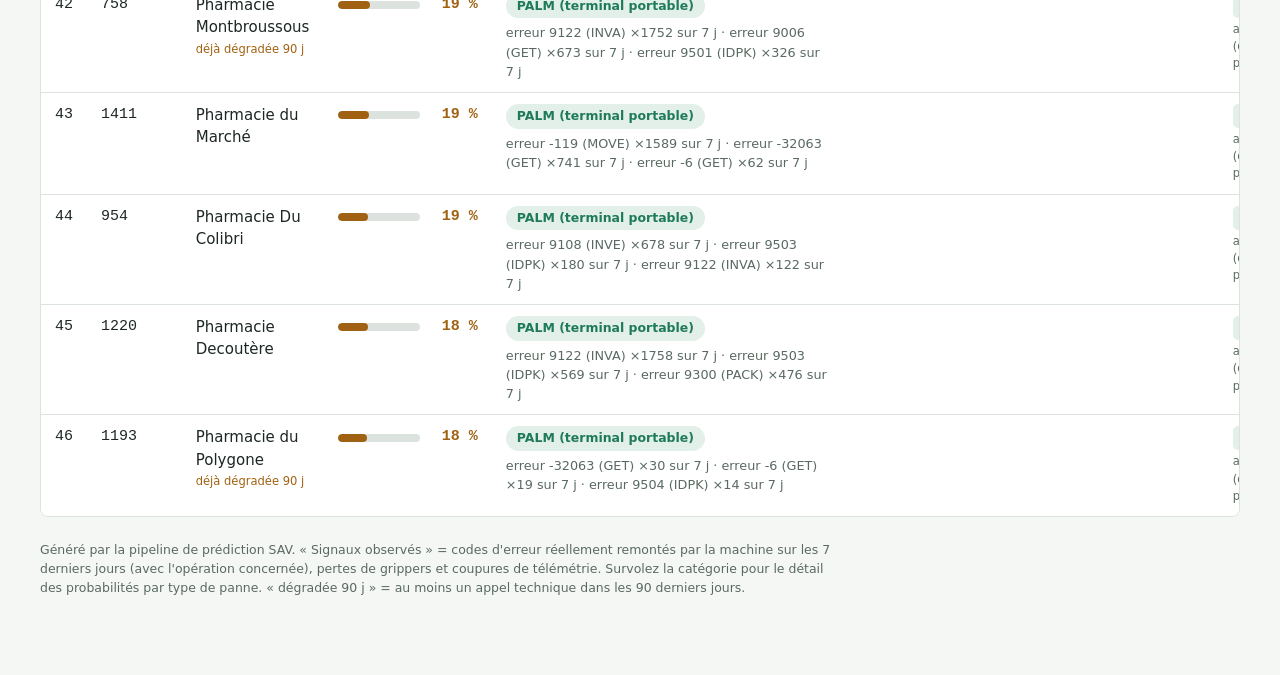
==== commit e89d9952: "suivi sav hotline" ====
--- a/index.html
+++ b/index.html
@@ -1,247 +1,254 @@
-<!DOCTYPE html>
+<!doctype html>
 <html lang="fr">
 <head>
-<meta charset="UTF-8">
-<meta name="viewport" content="width=device-width, initial-scale=1.0">
-<title>Accueil — Mekapharm SAV (maquette)</title>
-<link rel="preconnect" href="https://fonts.googleapis.com">
-<link href="https://fonts.googleapis.com/css2?family=Archivo:wght@500;600;700;800;900&family=IBM+Plex+Mono:wght@400;500;600;700&display=swap" rel="stylesheet">
-<link rel="stylesheet" href="assets/style.css">
+<meta charset="utf-8">
+<meta name="viewport" content="width=device-width, initial-scale=1">
+<title>Suivi hotline — semaine du 2026-07-15</title>
+<style>
+  :root {
+    --ground: #f5f7f5; --surface: #ffffff; --ink: #1d2723; --ink-soft: #5a6a62;
+    --line: #dce3df; --accent: #1e7a5a; --accent-soft: #e2f0e9;
+    --hot: #b33a2c; --hot-soft: #f8e6e3; --mid: #a06212; --mid-soft: #f6ecda;
+    --done: #eaf5ef;
+  }
+  * { box-sizing: border-box; }
+  body { margin: 0; background: var(--ground); color: var(--ink);
+         font: 15px/1.5 system-ui, -apple-system, "Segoe UI", sans-serif; }
+  main { max-width: 1240px; margin: 0 auto; padding: 28px 20px 80px; }
+  h1 { font-size: 1.5rem; margin: 0; }
+  .sub { color: var(--ink-soft); margin-top: 4px; font-size: 0.95rem; max-width: 90ch; }
+  .mono { font-family: ui-monospace, Consolas, monospace; font-variant-numeric: tabular-nums; }
+
+  .bar { display: flex; flex-wrap: wrap; gap: 12px; align-items: center; margin: 20px 0 12px; }
+  .stat { background: var(--surface); border: 1px solid var(--line); border-radius: 6px;
+          padding: 10px 16px; font-size: 0.9rem; }
+  .stat b { font-size: 1.25rem; color: var(--accent); }
+  .stat.called b { color: var(--hot); }
+  .spacer { flex: 1; }
+  button {
+    font: inherit; border: 1px solid var(--line); border-radius: 6px;
+    background: var(--surface); color: var(--ink); padding: 9px 16px; cursor: pointer;
+  }
+  button:hover { border-color: var(--accent); color: var(--accent); }
+  button:focus-visible { outline: 2px solid var(--accent); outline-offset: 2px; }
+  #mode { font-size: 0.78rem; color: var(--ink-soft); }
+
+  .filters { display: flex; gap: 8px; margin-bottom: 14px; flex-wrap: wrap; }
+  .filters button { font-size: 0.85rem; padding: 7px 14px; border-radius: 999px; }
+  .filters button.active { background: var(--accent); border-color: var(--accent); color: #fff; }
+
+  .tablewrap { overflow-x: auto; background: var(--surface); border: 1px solid var(--line); border-radius: 8px; }
+  table { border-collapse: collapse; width: 100%; }
+  th { text-align: left; font-size: 0.72rem; letter-spacing: 0.08em; text-transform: uppercase;
+       color: var(--ink-soft); padding: 12px 14px; border-bottom: 2px solid var(--line);
+       position: sticky; top: 0; background: var(--surface); z-index: 1; }
+  td { padding: 11px 14px; border-bottom: 1px solid var(--line); vertical-align: top; }
+  tr:last-child td { border-bottom: none; }
+  tr.called td { background: var(--done); }
+  tr.called .nom { text-decoration: line-through; opacity: 0.7; }
+
+  .risk { display: flex; align-items: center; gap: 10px; min-width: 140px; }
+  .risk .track { flex: 1; height: 8px; border-radius: 4px; background: var(--line); overflow: hidden; }
+  .risk .fill { height: 100%; border-radius: 4px; }
+  .r-high .fill { background: var(--hot); }
+  .r-mid .fill { background: var(--mid); }
+  .r-low .fill { background: var(--accent); }
+  .risk .pct { width: 48px; text-align: right; font-weight: 700; }
+  .r-high .pct { color: var(--hot); }
+  .r-mid .pct { color: var(--mid); }
+  .r-low .pct { color: var(--accent); }
+
+  .cat { display: inline-block; font-size: 0.78rem; font-weight: 600; border-radius: 999px;
+         padding: 3px 11px; background: var(--accent-soft); color: var(--accent);
+         white-space: nowrap; cursor: help; }
+  .diag { font-size: 0.8rem; color: var(--ink-soft); margin-top: 5px; max-width: 40ch; }
+  .flag { font-size: 0.72rem; color: var(--mid); display: block; margin-top: 2px; }
+
+  .badge { display: inline-block; font-size: 0.75rem; font-weight: 600; border-radius: 5px;
+           padding: 3px 9px; white-space: nowrap; }
+  .badge.encours  { background: var(--hot-soft); color: var(--hot); }
+  .badge.rappel   { background: var(--mid-soft); color: var(--mid); }
+  .badge.proactif { background: var(--accent-soft); color: var(--accent); }
+  .badge-sub { display: block; font-size: 0.72rem; color: var(--ink-soft); margin-top: 3px; max-width: 26ch; }
+
+  .check label { display: flex; align-items: center; gap: 8px; cursor: pointer; white-space: nowrap; }
+  .check input { width: 20px; height: 20px; accent-color: var(--accent); cursor: pointer; }
+  .when { font-size: 0.75rem; color: var(--ink-soft); }
+
+  footer { margin-top: 24px; font-size: 0.78rem; color: var(--ink-soft); max-width: 100ch; }
+</style>
 </head>
-<body data-page="dashboard">
-
-<template id="page-content">
-  <div class="breadcrumb">Mekapharm SAV <span class="sep">/</span> Tableau de bord</div>
-  <h1 class="page-title">Vue d'ensemble du parc</h1>
-  <p class="page-sub" id="todayLbl">Tableau de bord SAV</p>
-
-  <!-- ═══ SÉMAPHORE (remplace les 4 KPI actuels) ═══ -->
-  <nav class="semaphore note-host" aria-label="État du parc">
-    <button class="sem-card" data-f="agir"><div class="sem-num">3</div>
-      <div><div class="sem-lbl"><span class="pulse"></span>Agir maintenant</div><div class="sem-sub">dont 1 bascule &lt; 2 h</div></div></button>
-    <button class="sem-card" data-f="surveiller"><div class="sem-num">7</div>
-      <div><div class="sem-lbl">À surveiller</div><div class="sem-sub">dérive, seuil non franchi</div></div></button>
-    <button class="sem-card" data-f="muet"><div class="sem-num">4</div>
-      <div><div class="sem-lbl">Silence radio</div><div class="sem-sub">aucune télémétrie &gt; 24 h</div></div></button>
-    <button class="sem-card" data-f="ok"><div class="sem-num">212</div>
-      <div><div class="sem-lbl">Nominal</div><div class="sem-sub">96 % actives 48 h</div></div></button>
-    <span class="note" style="top:-11px; left:0;">R3.2 — 3 états + silence radio (R1.2) · remplace les 4 KPI "meubles/plateaux/alertes"</span>
-  </nav>
-
-  <!-- ═══ BANNIÈRE RÉGRESSION MAJ ═══ -->
-  <div class="maj-banner note-host">
-    <div class="h">⚠ Régression suspecte post-MAJ</div>
-    <p><b>OMEGA v3.10.15</b> — erreurs de déplacement médianes <b>+58 %</b> sur les <b>9 machines</b> migrées depuis le 12 juin. 2 pharmacies déjà dans la file ci-dessous.</p>
-    <span class="note" style="top:-11px; right:10px;">R1.7 — SOFTWARE_VERSION × ERR_OCCURRENCE_JOUR</span>
+<body>
+<main>
+  <h1>Pharmacies à risque — semaine du <span class="mono">2026-07-15</span></h1>
+  <p class="sub">Prédiction du modèle SAV : probabilité qu'une panne technique déclenche un appel cette semaine.
+     Le statut distingue les pharmacies à appeler en <strong>proactif</strong> (aucun appel récent) de celles qui ont
+     déjà un dossier en cours. Cochez « A appelé » dès qu'un appel réel arrive.</p>
+
+  <div class="bar">
+    <div class="stat">Machines suivies <b id="n-total">0</b></div>
+    <div class="stat">Cibles proactives <b id="n-proactif">0</b></div>
+    <div class="stat called">Ont appelé <b id="n-called">0</b></div>
+    <div class="stat">Taux de réussite <b id="n-rate">—</b></div>
+    <div class="spacer"></div>
+    <span id="mode"></span>
+    <button id="export">Exporter les résultats (CSV)</button>
   </div>
 
-  <div class="grid-2">
-    <!-- ═══ TABLEAU ALERTES/ERREURS — accordéon par pharmacie (structure conservée) ═══ -->
-    <section class="panel note-host">
-      <div class="panel-head">
-        <span class="panel-title">Recommandations d'action</span>
-        <div class="conf-filter note-host" id="confFilters" style="margin-left:14px;">
-          <span class="clbl">confiance</span>
-          <button class="chip active" data-k="all">Toutes</button>
-          <button class="chip" data-k="sur">sûr</button>
-          <button class="chip" data-k="probable">probable</button>
-          <button class="chip" data-k="hypothese">hypothèse</button>
-          <span class="note" style="top:-11px; left:0;">R5.5 — le hotliner filtre par niveau de confiance</span>
-        </div>
-        <span class="panel-sub">tri : dégradation récente — chevron = détail · ligne = fiche</span>
-      </div>
-      <div class="chips" id="compFilters" style="padding:8px 20px 4px;">
-        <button class="chip active" data-c="all">Tous composants</button>
-        <button class="chip" data-c="OMEGA">OMEGA</button>
-        <button class="chip" data-c="ASC">ASC</button>
-        <button class="chip" data-c="ALPHA">ALPHA</button>
-        <button class="chip" data-c="VBAPOCOM">VBAPOCOM</button>
-      </div>
-      <table class="tbl" id="alertTable">
-        <thead><tr>
-          <th style="width:52px;"></th><th>Pharmacie · recommandation</th>
-          <th style="width:96px;">Tendance</th><th style="width:70px;">Depuis</th>
-        </tr></thead>
-        <tbody id="alertBody"></tbody>
-      </table>
-      <div class="ok-fold note-host">
-        <div class="dotgrid" id="dotgrid"></div>
-        <div><b>212 pharmacies nominales</b> — rien à lire ici.
-          <a href="pharmacies.html" style="color:var(--ink-dim);">Voir le parc complet →</a></div>
-        <span class="note" style="top:-10px; left:14px;">R3.7 — le nominal se compte, ne se pagine pas</span>
-      </div>
-      <span class="note" style="top:-11px; left:14px;">R5.1 moteur de reco (règles déterministes + confiance, batch nocturne) · R1.3 file priorisée · clic chevron = facteurs + script + feedback</span>
-    </section>
-
-    <!-- ═══ RAIL DROIT ═══ -->
-    <aside class="stack">
-      <!-- encart moteur de recommandation -->
-      <div class="panel engine-card note-host">
-        <div class="eh">Moteur de recommandation</div>
-        <div class="et"><b>14 recommandations</b> ce matin · <b>87 %</b> jugées utiles (30 j)</div>
-        <div class="em"><span class="live"></span>recalcul nocturne — dernier passage 03:12</div>
-        <span class="note" style="top:-11px; right:10px;">R5.2 · R7 — score & recos précalculés cette nuit (batch parc > 1000)</span>
-      </div>
-
-      <!-- top erreurs — filtre FONCTIONNEL -->
-      <div class="panel note-host">
-        <div class="panel-head">
-          <span class="panel-title">Top erreurs — 7 jours</span>
-          <select class="sel" id="typeSel" style="margin-left:auto;">
-            <option value="all">Tous types</option>
-            <option value="omega">Omega</option>
-            <option value="ascenseurs">Ascenseurs</option>
-            <option value="alpha">Alpha</option>
-            <option value="vbapocom">VBapocom</option>
-          </select>
-        </div>
-        <div style="padding:14px 18px;" id="topErrChart"></div>
-        <span class="note" style="top:-11px; left:10px;">R4e — le filtre agit vraiment (aujourd'hui : select mort)</span>
-      </div>
-
-      <!-- silence radio -->
-      <div class="panel note-host">
-        <div class="panel-head"><span class="panel-title">Silence radio</span><span class="panel-sub">4 machines</span></div>
-        <div id="muettesList"></div>
-        <span class="note" style="top:-11px; left:10px;">R1.2 — nominatif, plus un simple % global 48 h</span>
-      </div>
-
-      <!-- pièces fin de vie -->
-      <div class="panel note-host">
-        <div class="panel-head"><span class="panel-title">Pièces — fin de vie projetée</span>
-          <a class="panel-sub" href="pieces.html" style="text-decoration:none;">tout voir →</a></div>
-        <div id="wearList"></div>
-        <span class="note" style="top:-11px; left:10px;">R1.6 — extrapolation du rythme d'usure hebdo</span>
-      </div>
-    </aside>
+  <div class="filters" id="filters">
+    <button data-f="all" class="active">Toutes</button>
+    <button data-f="proactif">À appeler en proactif</button>
+    <button data-f="rappel">Rappel probable</button>
+    <button data-f="encours">Appel en cours non résolu</button>
   </div>
-</template>
-
-<script src="assets/data.js"></script>
-<script src="assets/app.js"></script>
+  <div class="filters" id="cat-filters"></div>
+
+  <div class="tablewrap">
+    <table>
+      <thead>
+        <tr>
+          <th>#</th><th>Machine</th><th>Pharmacie</th><th>Risque</th>
+          <th>Panne probable & signaux observés</th><th>Statut d'appel</th><th>A appelé&nbsp;?</th>
+        </tr>
+      </thead>
+      <tbody id="rows"></tbody>
+    </table>
+  </div>
+
+  <footer>Généré par la pipeline de prédiction SAV. « Signaux observés » = codes d'erreur réellement remontés par la machine
+    sur les 7 derniers jours (avec l'opération concernée), pertes de grippers et coupures de télémétrie. Survolez la catégorie
+    pour le détail des probabilités par type de panne. « dégradée 90 j » = au moins un appel technique dans les 90 derniers jours.</footer>
+</main>
+
 <script>
-document.addEventListener('DOMContentLoaded', () => {
-  document.getElementById('todayLbl').textContent =
-    new Date().toLocaleDateString('fr-FR',{day:'2-digit', month:'long', year:'numeric'}) + ' — Tableau de bord SAV';
-
-  /* ── file de recommandations : une pharmacie dégradée = une reco ── */
-  let semFilter = 'all', compFilter = 'all', confFilter = 'all';
-  const body = document.getElementById('alertBody');
-
-  function render(){
-    const rows = PHARMACIES.filter(p => p.etat !== 'ok')
-      .filter(p => semFilter==='all' || p.etat===semFilter)
-      .filter(p => confFilter==='all' || (p.reco && p.reco.confiance===confFilter))
-      .filter(p => compFilter==='all' ||
-        p.composants.some(c => c.n.toUpperCase().startsWith(compFilter) && (c.s==='warn'||c.s==='err')) ||
-        (compFilter==='VBAPOCOM' && p.tag==='Plateaux') || (compFilter==='VBAPOCOM' && p.tag==='VBapocom'));
-    body.innerHTML = rows.map((p,i) => {
-      const r = p.reco;
-      const navAttr = `onclick="if(!event.target.closest('.reco-chev')) location.href='machine.html?m=${p.machinePrincipale}'"`;
-      const head = `
-        <tr class="grp-head rise" style="animation-delay:${i*40}ms; cursor:pointer;" data-pid="${p.id}" ${navAttr}>
-          <td>
-            ${r ? `<button class="reco-chev" data-toggle="${i}" aria-label="Détail recommandation">▶</button>` : `<div class="grade-box ${p.etat}">${p.grade}</div>`}
-          </td>
-          <td>
-            <div class="reco-line">
-              ${r ? actBadge(r.action, true) : `<span class="badge ${p.etat==='muet'?'muet':'agir'}">${p.tag}</span>`}
-              ${r ? confBadge(r.confiance) : ''}
-              ${r ? riskBadge(r.risque7j, false) : ''}
-            </div>
-            <div style="font-weight:700; margin-top:6px;">${p.nom}
-              <span class="mono faint" style="font-size:9px; font-weight:500;">· ${p.ville} (${p.dept}) · ${p.machines.join(', ')}</span></div>
-            <div class="reco-why">${r ? r.titre : p.motif}</div>
-            <div class="mono faint" style="font-size:9px; margin-top:3px;">score ${p.delta} en ${p.deltaWin} · ${p.nbAlertes} alerte(s) · ${p.nbErreurs} erreur(s)</div>
-          </td>
-          <td>${spark(p.spark, SPARK_COLORS[p.sparkColor])}</td>
-          <td class="mono dim" style="font-size:10.5px;">${p.depuis}<br><span class="faint" style="font-size:9px;">fiche →</span></td>
-        </tr>`;
-      const detail = r ? `
-        <tr class="kb-row reco-drow" data-drow="${i}"><td colspan="4">
-          <div class="reco-detail" style="border-top:none; margin-top:0; padding-top:0;">
-            <div class="rd-sect">
-              <div class="rd-h">Pourquoi cette reco — facteurs pondérés</div>
-              ${factorRows(r.facteurs, null)}
-            </div>
-            <div class="rd-sect">
-              <div class="rd-h">Script d'appel · ${p.tel}</div>
-              ${scriptBlock(r.script, r.sources)}
-            </div>
-            <div class="rd-sect" style="display:flex; align-items:center; justify-content:space-between; gap:12px; flex-wrap:wrap;">
-              ${feedbackChip('reco-'+p.id)}
-              <span class="mono faint" style="font-size:9px;">recalculé ${r.calculeLe}</span>
-            </div>
-          </div>
-        </td></tr>` : '';
-      return head + detail;
-    }).join('') ||
-      `<tr><td colspan="4" style="text-align:center; color:var(--ink-faint); padding:28px;">Aucune recommandation pour ce filtre.</td></tr>`;
-
-    /* branchements post-render */
-    body.querySelectorAll('.reco-chev').forEach(btn => btn.addEventListener('click', ev => {
-      ev.stopPropagation();
-      const i = btn.dataset.toggle;
-      const drow = body.querySelector(`.reco-drow[data-drow="${i}"]`);
-      if (!drow) return;
-      btn.classList.toggle('open');
-      drow.classList.toggle('show');
-      if (drow.classList.contains('show')) animateFactors(drow);
-    }));
-    bindFeedback(body);
-  }
+const SEMAINE = "2026-07-15";
+const DATA = [{"mac": "1246", "nom": "Pharmacie du Centre", "risque": 39.6, "cat_keys": ["capteurs_optique", "electronique_alim", "informatique_pc", "logiciel"], "cat": "Capteurs / caméra / scan, Électronique / alimentation, Informatique / PC, Logiciel / configuration", "detail": {"Bras / gripper (OMEGA)": 6.3, "Ascenseur": 0.2, "Tapis / convoyage / rails": 4.3, "Capteurs / caméra / scan": 3.9, "Électronique / alimentation": 2.7, "Informatique / PC": 8.0, "Logiciel / configuration": 21.0, "PALM (terminal portable)": 0.6}, "degradee": true, "statut": "encours", "statut_lbl": "appel en cours non résolu (il y a 13 j)", "diag": "erreur -32103 (PUTA) ×34 sur 7 j · erreur -6 (GET) ×19 sur 7 j · erreur -32103 (PUTE) ×4 sur 7 j"}, {"mac": "971", "nom": "Pharmacie Principale", "risque": 38.3, "cat_keys": ["capteurs_optique", "informatique_pc", "logiciel"], "cat": "Capteurs / caméra / scan, Informatique / PC, Logiciel / configuration", "detail": {"Bras / gripper (OMEGA)": 4.7, "Ascenseur": 0.3, "Tapis / convoyage / rails": 4.0, "Capteurs / caméra / scan": 4.6, "Électronique / alimentation": 1.4, "Informatique / PC": 8.7, "Logiciel / configuration": 21.0, "PALM (terminal portable)": 0.3}, "degradee": true, "statut": "encours", "statut_lbl": "appel en cours non résolu (il y a 7 j)", "diag": "erreur 9006 (GET) ×1796 sur 7 j · erreur 9108 (INVE) ×1246 sur 7 j · erreur 9122 (INVA) ×654 sur 7 j"}, {"mac": "1379", "nom": "Pharmacie du Chêne Maillard", "risque": 37.8, "cat_keys": ["informatique_pc", "logiciel"], "cat": "Informatique / PC, Logiciel / configuration", "detail": {"Bras / gripper (OMEGA)": 4.4, "Ascenseur": 0.2, "Tapis / convoyage / rails": 4.1, "Capteurs / caméra / scan": 2.2, "Électronique / alimentation": 2.4, "Informatique / PC": 8.6, "Logiciel / configuration": 21.8, "PALM (terminal portable)": 0.3}, "degradee": true, "statut": "encours", "statut_lbl": "appel en cours non résolu (il y a 6 j)", "diag": "erreur 9503 (IDPK) ×86 sur 7 j · erreur 9108 (INVE) ×65 sur 7 j · erreur -6 (GET) ×29 sur 7 j"}, {"mac": "1567", "nom": "Pharmacie de Grandchamp des Fontaines", "risque": 37.3, "cat_keys": ["capteurs_optique", "logiciel"], "cat": "Capteurs / caméra / scan, Logiciel / configuration", "detail": {"Bras / gripper (OMEGA)": 5.7, "Ascenseur": 0.5, "Tapis / convoyage / rails": 4.9, "Capteurs / caméra / scan": 4.2, "Électronique / alimentation": 2.3, "Informatique / PC": 5.3, "Logiciel / configuration": 20.6, "PALM (terminal portable)": 0.3}, "degradee": true, "statut": "encours", "statut_lbl": "appel en cours non résolu (il y a 8 j)", "diag": "erreur 9108 (INVE) ×622 sur 7 j · erreur -32063 (GET) ×122 sur 7 j · erreur 9122 (INVA) ×84 sur 7 j"}, {"mac": "1477", "nom": "Pharmacie Saint-Marc", "risque": 37.1, "cat_keys": ["logiciel"], "cat": "Logiciel / configuration", "detail": {"Bras / gripper (OMEGA)": 4.6, "Ascenseur": 0.2, "Tapis / convoyage / rails": 5.3, "Capteurs / caméra / scan": 2.2, "Électronique / alimentation": 1.9, "Informatique / PC": 5.5, "Logiciel / configuration": 22.8, "PALM (terminal portable)": 0.3}, "degradee": true, "statut": "encours", "statut_lbl": "appel en cours non résolu (il y a 8 j)", "diag": "erreur 9122 (INVA) ×340 sur 7 j · erreur 9501 (IDPK) ×190 sur 7 j · erreur 9006 (GET) ×182 sur 7 j"}, {"mac": "1453", "nom": "Pharmacie des Pépinières", "risque": 37.0, "cat_keys": ["logiciel"], "cat": "Logiciel / configuration", "detail": {"Bras / gripper (OMEGA)": 4.1, "Ascenseur": 0.6, "Tapis / convoyage / rails": 5.3, "Capteurs / caméra / scan": 2.5, "Électronique / alimentation": 2.2, "Informatique / PC": 4.4, "Logiciel / configuration": 23.3, "PALM (terminal portable)": 0.2}, "degradee": true, "statut": "encours", "statut_lbl": "appel en cours non résolu (il y a 7 j)", "diag": "erreur 9108 (INVE) ×1671 sur 7 j · erreur 9101 (INVE) ×1036 sur 7 j · erreur -32063 (GET) ×824 sur 7 j"}, {"mac": "1371", "nom": "Grande Pharmacie", "risque": 36.7, "cat_keys": ["ascenseur", "electronique_alim", "gripper_bras", "logiciel"], "cat": "Ascenseur, Électronique / alimentation, Bras / gripper (OMEGA), Logiciel / configuration", "detail": {"Bras / gripper (OMEGA)": 7.1, "Ascenseur": 0.9, "Tapis / convoyage / rails": 4.2, "Capteurs / caméra / scan": 2.8, "Électronique / alimentation": 2.7, "Informatique / PC": 5.5, "Logiciel / configuration": 19.5, "PALM (terminal portable)": 0.3}, "degradee": true, "statut": "encours", "statut_lbl": "appel en cours non résolu (il y a 6 j)", "diag": "erreur 9122 (INVA) ×62 sur 7 j · erreur 9005 (GET) ×44 sur 7 j · erreur 9503 (IDPK) ×37 sur 7 j"}, {"mac": "1516", "nom": "Pharmacie du Pont Neuf", "risque": 35.8, "cat_keys": ["capteurs_optique", "convoyage_tapis"], "cat": "Capteurs / caméra / scan, Tapis / convoyage / rails", "detail": {"Bras / gripper (OMEGA)": 5.1, "Ascenseur": 0.3, "Tapis / convoyage / rails": 6.4, "Capteurs / caméra / scan": 3.1, "Électronique / alimentation": 2.6, "Informatique / PC": 6.1, "Logiciel / configuration": 18.0, "PALM (terminal portable)": 0.2}, "degradee": true, "statut": "encours", "statut_lbl": "appel en cours non résolu (il y a 11 j)", "diag": "erreur 9005 (GET) ×82 sur 7 j · erreur -32063 (GET) ×70 sur 7 j · erreur 9503 (IDPK) ×53 sur 7 j"}, {"mac": "1489", "nom": "Pharmacie du Dix", "risque": 35.7, "cat_keys": ["electronique_alim", "gripper_bras"], "cat": "Électronique / alimentation, Bras / gripper (OMEGA)", "detail": {"Bras / gripper (OMEGA)": 7.4, "Ascenseur": 0.4, "Tapis / convoyage / rails": 4.5, "Capteurs / caméra / scan": 2.4, "Électronique / alimentation": 4.1, "Informatique / PC": 5.5, "Logiciel / configuration": 17.2, "PALM (terminal portable)": 0.3}, "degradee": true, "statut": "proactif", "statut_lbl": "aucun appel récent (dernier : 20 j) → appel proactif utile", "diag": "erreur 9108 (INVE) ×437 sur 7 j · erreur 9122 (INVA) ×130 sur 7 j · erreur -6 (GET) ×83 sur 7 j"}, {"mac": "1543", "nom": "Pharmacie de la Céramique", "risque": 35.0, "cat_keys": ["capteurs_optique", "gripper_bras"], "cat": "Capteurs / caméra / scan, Bras / gripper (OMEGA)", "detail": {"Bras / gripper (OMEGA)": 7.0, "Ascenseur": 0.5, "Tapis / convoyage / rails": 3.9, "Capteurs / caméra / scan": 6.4, "Électronique / alimentation": 1.9, "Informatique / PC": 4.9, "Logiciel / configuration": 15.9, "PALM (terminal portable)": 0.3}, "degradee": true, "statut": "encours", "statut_lbl": "appel en cours non résolu (il y a 13 j)", "diag": "erreur 9108 (INVE) ×290 sur 7 j · erreur -32063 (GET) ×74 sur 7 j · erreur 9005 (GET) ×63 sur 7 j"}, {"mac": "1495", "nom": "PHARMACIE PHILIPPE LAMBERT", "risque": 35.0, "cat_keys": ["convoyage_tapis", "gripper_bras"], "cat": "Tapis / convoyage / rails, Bras / gripper (OMEGA)", "detail": {"Bras / gripper (OMEGA)": 7.9, "Ascenseur": 0.4, "Tapis / convoyage / rails": 5.9, "Capteurs / caméra / scan": 2.9, "Électronique / alimentation": 2.1, "Informatique / PC": 5.6, "Logiciel / configuration": 15.8, "PALM (terminal portable)": 0.3}, "degradee": true, "statut": "encours", "statut_lbl": "appel en cours non résolu (il y a 11 j)", "diag": "erreur 9005 (GET) ×71 sur 7 j · erreur 9108 (INVE) ×57 sur 7 j · erreur 9503 (IDPK) ×51 sur 7 j"}, {"mac": "1457", "nom": "Pharmacie des Bas Clos", "risque": 34.9, "cat_keys": ["informatique_pc", "logiciel"], "cat": "Informatique / PC, Logiciel / configuration", "detail": {"Bras / gripper (OMEGA)": 3.0, "Ascenseur": 0.3, "Tapis / convoyage / rails": 4.8, "Capteurs / caméra / scan": 2.3, "Électronique / alimentation": 2.3, "Informatique / PC": 7.0, "Logiciel / configuration": 20.3, "PALM (terminal portable)": 0.3}, "degradee": true, "statut": "proactif", "statut_lbl": "aucun appel récent (dernier : 20 j) → appel proactif utile", "diag": "erreur -6 (GET) ×308 sur 7 j · erreur 9108 (INVE) ×304 sur 7 j · erreur 9122 (INVA) ×272 sur 7 j"}, {"mac": "1507", "nom": "Pharmacie Lafayette Colombia", "risque": 34.3, "cat_keys": ["electronique_alim", "informatique_pc"], "cat": "Électronique / alimentation, Informatique / PC", "detail": {"Bras / gripper (OMEGA)": 5.8, "Ascenseur": 0.2, "Tapis / convoyage / rails": 4.6, "Capteurs / caméra / scan": 2.0, "Électronique / alimentation": 3.2, "Informatique / PC": 10.0, "Logiciel / configuration": 13.9, "PALM (terminal portable)": 0.2}, "degradee": true, "statut": "encours", "statut_lbl": "appel en cours non résolu (il y a 12 j)", "diag": "erreur 9122 (INVA) ×830 sur 7 j · erreur 9501 (IDPK) ×441 sur 7 j · erreur -32063 (GET) ×405 sur 7 j"}, {"mac": "1430", "nom": "Démonté Pharmacie de la Mairie", "risque": 34.3, "cat_keys": ["electronique_alim"], "cat": "Électronique / alimentation", "detail": {"Bras / gripper (OMEGA)": 4.9, "Ascenseur": 0.4, "Tapis / convoyage / rails": 5.3, "Capteurs / caméra / scan": 2.8, "Électronique / alimentation": 2.8, "Informatique / PC": 4.7, "Logiciel / configuration": 18.4, "PALM (terminal portable)": 0.4}, "degradee": true, "statut": "encours", "statut_lbl": "appel en cours non résolu (il y a 9 j)", "diag": "erreur 9300 (PACK) ×812 sur 7 j · erreur 9122 (INVA) ×483 sur 7 j · erreur -6 (GET) ×275 sur 7 j"}, {"mac": "1390", "nom": "Pharmacie de la Gare", "risque": 33.3, "cat_keys": ["convoyage_tapis"], "cat": "Tapis / convoyage / rails", "detail": {"Bras / gripper (OMEGA)": 6.2, "Ascenseur": 0.4, "Tapis / convoyage / rails": 5.9, "Capteurs / caméra / scan": 2.8, "Électronique / alimentation": 2.4, "Informatique / PC": 4.8, "Logiciel / configuration": 15.4, "PALM (terminal portable)": 0.6}, "degradee": true, "statut": "encours", "statut_lbl": "appel en cours non résolu (il y a 13 j)", "diag": "erreur -32063 (GET) ×145 sur 7 j · erreur -6 (GET) ×102 sur 7 j · erreur -32103 (PUTA) ×54 sur 7 j"}, {"mac": "1123", "nom": "Pharmacie Trigona", "risque": 32.8, "cat_keys": ["informatique_pc"], "cat": "Informatique / PC", "detail": {"Bras / gripper (OMEGA)": 3.4, "Ascenseur": 0.3, "Tapis / convoyage / rails": 3.7, "Capteurs / caméra / scan": 2.3, "Électronique / alimentation": 2.2, "Informatique / PC": 8.5, "Logiciel / configuration": 16.6, "PALM (terminal portable)": 0.7}, "degradee": true, "statut": "encours", "statut_lbl": "appel en cours non résolu (il y a 8 j)", "diag": "erreur -6 (GET) ×629 sur 7 j · erreur 9503 (IDPK) ×515 sur 7 j · erreur 9501 (IDPK) ×161 sur 7 j"}, {"mac": "948", "nom": "Pharmacie Baggersee", "risque": 32.2, "cat_keys": ["convoyage_tapis", "gripper_bras"], "cat": "Tapis / convoyage / rails, Bras / gripper (OMEGA)", "detail": {"Bras / gripper (OMEGA)": 7.7, "Ascenseur": 0.4, "Tapis / convoyage / rails": 7.3, "Capteurs / caméra / scan": 2.6, "Électronique / alimentation": 2.5, "Informatique / PC": 6.5, "Logiciel / configuration": 9.7, "PALM (terminal portable)": 0.7}, "degradee": true, "statut": "proactif", "statut_lbl": "aucun appel récent (dernier : 20 j) → appel proactif utile", "diag": "erreur -32063 (GET) ×234 sur 7 j · erreur -6 (GET) ×197 sur 7 j · erreur -32103 (PUTA) ×63 sur 7 j"}, {"mac": "1326", "nom": "Pharmacie Lemanissier", "risque": 31.7, "cat_keys": ["capteurs_optique"], "cat": "Capteurs / caméra / scan", "detail": {"Bras / gripper (OMEGA)": 3.9, "Ascenseur": 0.5, "Tapis / convoyage / rails": 5.1, "Capteurs / caméra / scan": 4.8, "Électronique / alimentation": 2.0, "Informatique / PC": 4.5, "Logiciel / configuration": 15.2, "PALM (terminal portable)": 0.5}, "degradee": true, "statut": "proactif", "statut_lbl": "aucun appel récent (dernier : 15 j) → appel proactif utile", "diag": "plus de télémétrie depuis 4 j · erreur -6 (GET) ×180 sur 7 j · erreur 9503 (IDPK) ×118 sur 7 j"}, {"mac": "1478", "nom": "Pharmacie Ti Al Louzou", "risque": 31.5, "cat_keys": ["gripper_bras"], "cat": "Bras / gripper (OMEGA)", "detail": {"Bras / gripper (OMEGA)": 6.7, "Ascenseur": 0.4, "Tapis / convoyage / rails": 5.2, "Capteurs / caméra / scan": 2.5, "Électronique / alimentation": 2.2, "Informatique / PC": 4.9, "Logiciel / configuration": 14.0, "PALM (terminal portable)": 0.3}, "degradee": true, "statut": "encours", "statut_lbl": "appel en cours non résolu (il y a 10 j)", "diag": "erreur 9122 (INVA) ×596 sur 7 j · erreur 9300 (PACK) ×558 sur 7 j · erreur -32063 (GET) ×278 sur 7 j"}, {"mac": "1499", "nom": "Pharmacie de Courdemanche", "risque": 31.3, "cat_keys": ["ascenseur"], "cat": "Ascenseur", "detail": {"Bras / gripper (OMEGA)": 6.2, "Ascenseur": 0.8, "Tapis / convoyage / rails": 4.1, "Capteurs / caméra / scan": 2.7, "Électronique / alimentation": 1.8, "Informatique / PC": 3.5, "Logiciel / configuration": 16.2, "PALM (terminal portable)": 0.4}, "degradee": true, "statut": "encours", "statut_lbl": "appel en cours non résolu (il y a 6 j)", "diag": "erreur 9104 (INVE) ×170 sur 7 j · erreur -6 (GET) ×126 sur 7 j · erreur 9122 (INVA) ×113 sur 7 j"}, {"mac": "1202", "nom": "Démonté Selarl Pharmacie Daphné", "risque": 31.2, "cat_keys": ["informatique_pc"], "cat": "Informatique / PC", "detail": {"Bras / gripper (OMEGA)": 4.6, "Ascenseur": 0.2, "Tapis / convoyage / rails": 5.1, "Capteurs / caméra / scan": 2.8, "Électronique / alimentation": 2.1, "Informatique / PC": 7.2, "Logiciel / configuration": 13.5, "PALM (terminal portable)": 0.3}, "degradee": true, "statut": "encours", "statut_lbl": "appel en cours non résolu (il y a 7 j)", "diag": "erreur 9122 (INVA) ×820 sur 7 j · erreur 9101 (INVE) ×472 sur 7 j · erreur -32063 (GET) ×424 sur 7 j"}, {"mac": "1439", "nom": "Pharmacie Centrale", "risque": 30.5, "cat_keys": ["electronique_alim"], "cat": "Électronique / alimentation", "detail": {"Bras / gripper (OMEGA)": 5.7, "Ascenseur": 0.3, "Tapis / convoyage / rails": 3.5, "Capteurs / caméra / scan": 1.6, "Électronique / alimentation": 4.2, "Informatique / PC": 5.2, "Logiciel / configuration": 14.1, "PALM (terminal portable)": 0.3}, "degradee": true, "statut": "proactif", "statut_lbl": "aucun appel récent (dernier : 33 j) → appel proactif utile", "diag": "erreur -32063 (GET) ×397 sur 7 j · erreur -6 (GET) ×370 sur 7 j · erreur -25 (GET) ×24 sur 7 j"}, {"mac": "1441", "nom": "DEMONTE Selarl Grande Pharmacie des Collines", "risque": 30.1, "cat_keys": ["convoyage_tapis"], "cat": "Tapis / convoyage / rails", "detail": {"Bras / gripper (OMEGA)": 3.0, "Ascenseur": 0.2, "Tapis / convoyage / rails": 6.2, "Capteurs / caméra / scan": 1.8, "Électronique / alimentation": 1.5, "Informatique / PC": 5.1, "Logiciel / configuration": 15.9, "PALM (terminal portable)": 0.2}, "degradee": true, "statut": "encours", "statut_lbl": "appel en cours non résolu (il y a 7 j)", "diag": "erreur 9106 (INVE) ×826 sur 7 j · erreur 9122 (INVA) ×389 sur 7 j · erreur 9501 (IDPK) ×269 sur 7 j"}, {"mac": "1421", "nom": "Pharmacie du Bourg", "risque": 30.0, "cat_keys": ["informatique_pc"], "cat": "Informatique / PC", "detail": {"Bras / gripper (OMEGA)": 3.4, "Ascenseur": 0.3, "Tapis / convoyage / rails": 3.5, "Capteurs / caméra / scan": 2.1, "Électronique / alimentation": 1.6, "Informatique / PC": 7.6, "Logiciel / configuration": 15.3, "PALM (terminal portable)": 0.2}, "degradee": true, "statut": "proactif", "statut_lbl": "aucun appel récent (dernier : 16 j) → appel proactif utile", "diag": "erreur 9501 (IDPK) ×2117 sur 7 j · erreur -32063 (GET) ×1883 sur 7 j · erreur 9108 (INVE) ×837 sur 7 j"}, {"mac": "1467", "nom": "Pharmacie Carnot", "risque": 29.5, "cat_keys": ["gripper_bras"], "cat": "Bras / gripper (OMEGA)", "detail": {"Bras / gripper (OMEGA)": 7.8, "Ascenseur": 0.4, "Tapis / convoyage / rails": 5.0, "Capteurs / caméra / scan": 1.7, "Électronique / alimentation": 2.1, "Informatique / PC": 3.6, "Logiciel / configuration": 12.5, "PALM (terminal portable)": 0.4}, "degradee": true, "statut": "encours", "statut_lbl": "appel en cours non résolu (il y a 14 j)", "diag": "erreur -32063 (GET) ×140 sur 7 j · erreur -6 (GET) ×25 sur 7 j · erreur -32103 (PUTE) ×7 sur 7 j"}, {"mac": "1450", "nom": "Pharmacie de la Manse", "risque": 29.0, "cat_keys": ["capteurs_optique"], "cat": "Capteurs / caméra / scan", "detail": {"Bras / gripper (OMEGA)": 3.1, "Ascenseur": 0.3, "Tapis / convoyage / rails": 5.0, "Capteurs / caméra / scan": 3.2, "Électronique / alimentation": 2.1, "Informatique / PC": 5.0, "Logiciel / configuration": 13.8, "PALM (terminal portable)": 0.3}, "degradee": true, "statut": "proactif", "statut_lbl": "aucun appel récent (dernier : 23 j) → appel proactif utile", "diag": "erreur 9122 (INVA) ×778 sur 7 j · erreur 9503 (IDPK) ×391 sur 7 j · erreur 9101 (INVE) ×285 sur 7 j"}, {"mac": "1529", "nom": "Pharmacie de la Découverte", "risque": 28.5, "cat_keys": ["convoyage_tapis"], "cat": "Tapis / convoyage / rails", "detail": {"Bras / gripper (OMEGA)": 2.8, "Ascenseur": 0.3, "Tapis / convoyage / rails": 6.2, "Capteurs / caméra / scan": 2.6, "Électronique / alimentation": 1.7, "Informatique / PC": 4.2, "Logiciel / configuration": 13.8, "PALM (terminal portable)": 0.4}, "degradee": true, "statut": "encours", "statut_lbl": "appel en cours non résolu (il y a 12 j)", "diag": "erreur -32063 (GET) ×2384 sur 7 j · erreur -121 (MOVE) ×1965 sur 7 j · erreur 9101 (INVE) ×961 sur 7 j"}, {"mac": "1250", "nom": "DEMONTE Pharmacie Cantonale Selarl", "risque": 28.1, "cat_keys": ["materiel_palm"], "cat": "PALM (terminal portable)", "detail": {"Bras / gripper (OMEGA)": 2.6, "Ascenseur": 0.5, "Tapis / convoyage / rails": 5.8, "Capteurs / caméra / scan": 1.8, "Électronique / alimentation": 2.1, "Informatique / PC": 4.1, "Logiciel / configuration": 9.3, "PALM (terminal portable)": 5.8}, "degradee": true, "statut": "encours", "statut_lbl": "appel en cours non résolu (il y a 5 j)", "diag": "erreur -111 (MOVE) ×1283 sur 7 j · erreur -110 (MOVE) ×734 sur 7 j · erreur -32063 (GET) ×165 sur 7 j"}, {"mac": "1418", "nom": "Grde Pcie St. Genis Centre", "risque": 27.7, "cat_keys": ["convoyage_tapis"], "cat": "Tapis / convoyage / rails", "detail": {"Bras / gripper (OMEGA)": 4.0, "Ascenseur": 0.5, "Tapis / convoyage / rails": 7.3, "Capteurs / caméra / scan": 1.3, "Électronique / alimentation": 2.1, "Informatique / PC": 4.2, "Logiciel / configuration": 11.6, "PALM (terminal portable)": 0.2}, "degradee": true, "statut": "encours", "statut_lbl": "appel en cours non résolu (il y a 8 j)", "diag": "erreur -32063 (GET) ×257 sur 7 j · erreur -6 (GET) ×160 sur 7 j · erreur -105 (MOVE) ×49 sur 7 j"}, {"mac": "1321", "nom": "Pharmacie des Bâtes", "risque": 27.6, "cat_keys": ["electronique_alim"], "cat": "Électronique / alimentation", "detail": {"Bras / gripper (OMEGA)": 4.4, "Ascenseur": 0.4, "Tapis / convoyage / rails": 5.3, "Capteurs / caméra / scan": 2.5, "Électronique / alimentation": 2.8, "Informatique / PC": 5.2, "Logiciel / configuration": 10.0, "PALM (terminal portable)": 0.7}, "degradee": true, "statut": "encours", "statut_lbl": "appel en cours non résolu (il y a 12 j)", "diag": "erreur 9122 (INVA) ×309 sur 7 j · erreur 9503 (IDPK) ×234 sur 7 j · erreur -32063 (GET) ×175 sur 7 j"}, {"mac": "1349", "nom": "Pharmacie Flaux Huguet", "risque": 24.9, "cat_keys": ["convoyage_tapis"], "cat": "Tapis / convoyage / rails", "detail": {"Bras / gripper (OMEGA)": 3.6, "Ascenseur": 0.8, "Tapis / convoyage / rails": 6.3, "Capteurs / caméra / scan": 2.1, "Électronique / alimentation": 2.0, "Informatique / PC": 3.9, "Logiciel / configuration": 7.9, "PALM (terminal portable)": 1.3}, "degradee": true, "statut": "proactif", "statut_lbl": "aucun appel récent (dernier : 50 j) → appel proactif utile", "diag": "erreur -32063 (GET) ×96 sur 7 j · erreur -32103 (PUTA) ×95 sur 7 j · erreur -25 (GET) ×49 sur 7 j"}, {"mac": "1364", "nom": "Pharmacie Prissé", "risque": 24.2, "cat_keys": ["ascenseur"], "cat": "Ascenseur", "detail": {"Bras / gripper (OMEGA)": 2.6, "Ascenseur": 0.8, "Tapis / convoyage / rails": 2.9, "Capteurs / caméra / scan": 1.7, "Électronique / alimentation": 2.2, "Informatique / PC": 5.4, "Logiciel / configuration": 10.9, "PALM (terminal portable)": 0.2}, "degradee": true, "statut": "proactif", "statut_lbl": "aucun appel récent (dernier : 58 j) → appel proactif utile", "diag": "erreur 9501 (IDPK) ×1361 sur 7 j · erreur 9122 (INVA) ×1048 sur 7 j · erreur 9108 (INVE) ×897 sur 7 j"}, {"mac": "1273", "nom": "Pcie Boulevard Sud", "risque": 24.0, "cat_keys": ["materiel_palm"], "cat": "PALM (terminal portable)", "detail": {"Bras / gripper (OMEGA)": 2.6, "Ascenseur": 0.3, "Tapis / convoyage / rails": 5.8, "Capteurs / caméra / scan": 2.7, "Électronique / alimentation": 2.1, "Informatique / PC": 4.7, "Logiciel / configuration": 6.6, "PALM (terminal portable)": 2.0}, "degradee": true, "statut": "proactif", "statut_lbl": "aucun appel récent (dernier : 16 j) → appel proactif utile", "diag": "erreur 9122 (INVA) ×1255 sur 7 j · erreur 9005 (GET) ×288 sur 7 j · erreur -32063 (GET) ×171 sur 7 j"}, {"mac": "1334", "nom": "Pharmacie Renaud", "risque": 22.8, "cat_keys": ["electronique_alim", "materiel_palm"], "cat": "Électronique / alimentation, PALM (terminal portable)", "detail": {"Bras / gripper (OMEGA)": 5.7, "Ascenseur": 0.5, "Tapis / convoyage / rails": 3.5, "Capteurs / caméra / scan": 1.4, "Électronique / alimentation": 2.7, "Informatique / PC": 4.1, "Logiciel / configuration": 6.1, "PALM (terminal portable)": 1.5}, "degradee": true, "statut": "proactif", "statut_lbl": "aucun appel récent (dernier : 60 j) → appel proactif utile", "diag": "erreur -32063 (GET) ×85 sur 7 j · erreur -6 (GET) ×39 sur 7 j · erreur -106 (MOVE) ×5 sur 7 j"}, {"mac": "1289", "nom": "Pharmacie de la Halle au Blé", "risque": 22.6, "cat_keys": ["ascenseur"], "cat": "Ascenseur", "detail": {"Bras / gripper (OMEGA)": 3.5, "Ascenseur": 0.8, "Tapis / convoyage / rails": 4.3, "Capteurs / caméra / scan": 2.1, "Électronique / alimentation": 1.8, "Informatique / PC": 4.6, "Logiciel / configuration": 7.1, "PALM (terminal portable)": 0.7}, "degradee": true, "statut": "proactif", "statut_lbl": "aucun appel récent (dernier : 19 j) → appel proactif utile", "diag": "erreur 9400 (RGT) ×1876 sur 7 j · erreur -6 (GET) ×168 sur 7 j · erreur -32063 (GET) ×126 sur 7 j"}, {"mac": "1108", "nom": "Pharmacie des senteurs", "risque": 22.5, "cat_keys": ["ascenseur"], "cat": "Ascenseur", "detail": {"Bras / gripper (OMEGA)": 2.0, "Ascenseur": 1.5, "Tapis / convoyage / rails": 3.7, "Capteurs / caméra / scan": 2.8, "Électronique / alimentation": 1.9, "Informatique / PC": 4.6, "Logiciel / configuration": 7.5, "PALM (terminal portable)": 1.0}, "degradee": true, "statut": "encours", "statut_lbl": "appel en cours non résolu (il y a 7 j)", "diag": "erreur 9122 (INVA) ×811 sur 7 j · erreur 9004 (PUTA) ×589 sur 7 j · erreur 9503 (IDPK) ×563 sur 7 j"}, {"mac": "1260", "nom": "Pharmacie de la Marine", "risque": 22.5, "cat_keys": ["ascenseur"], "cat": "Ascenseur", "detail": {"Bras / gripper (OMEGA)": 3.1, "Ascenseur": 0.9, "Tapis / convoyage / rails": 4.7, "Capteurs / caméra / scan": 2.5, "Électronique / alimentation": 1.9, "Informatique / PC": 3.9, "Logiciel / configuration": 7.4, "PALM (terminal portable)": 0.4}, "degradee": true, "statut": "proactif", "statut_lbl": "aucun appel récent (dernier : 29 j) → appel proactif utile", "diag": "erreur 9108 (INVE) ×1304 sur 7 j · erreur -6 (GET) ×221 sur 7 j · erreur -32063 (GET) ×76 sur 7 j"}, {"mac": "1589", "nom": "Pharmacie Grignon Notre Dame", "risque": 22.2, "cat_keys": ["capteurs_optique"], "cat": "Capteurs / caméra / scan", "detail": {"Bras / gripper (OMEGA)": 3.0, "Ascenseur": 0.3, "Tapis / convoyage / rails": 4.2, "Capteurs / caméra / scan": 3.1, "Électronique / alimentation": 1.7, "Informatique / PC": 2.6, "Logiciel / configuration": 9.1, "PALM (terminal portable)": 0.6}, "degradee": false, "statut": "proactif", "statut_lbl": "aucun appel récent (dernier : 98 j) → appel proactif utile", "diag": "erreur 9300 (PACK) ×1019 sur 7 j · erreur 9302 (PACK) ×998 sur 7 j · erreur 9122 (INVA) ×271 sur 7 j"}, {"mac": "1562", "nom": "Pharmacie des Boyères", "risque": 22.1, "cat_keys": ["gripper_bras"], "cat": "Bras / gripper (OMEGA)", "detail": {"Bras / gripper (OMEGA)": 6.8, "Ascenseur": 0.5, "Tapis / convoyage / rails": 3.3, "Capteurs / caméra / scan": 1.9, "Électronique / alimentation": 1.8, "Informatique / PC": 3.7, "Logiciel / configuration": 5.8, "PALM (terminal portable)": 0.7}, "degradee": false, "statut": "proactif", "statut_lbl": "aucun appel récent (dernier : 91 j) → appel proactif utile", "diag": "erreur -32063 (GET) ×424 sur 7 j · erreur 9300 (PACK) ×167 sur 7 j · erreur 9501 (IDPK) ×138 sur 7 j"}, {"mac": "1456", "nom": "Pharmacie du Village", "risque": 21.5, "cat_keys": ["ascenseur"], "cat": "Ascenseur", "detail": {"Bras / gripper (OMEGA)": 1.8, "Ascenseur": 0.8, "Tapis / convoyage / rails": 4.0, "Capteurs / caméra / scan": 2.2, "Électronique / alimentation": 1.9, "Informatique / PC": 4.2, "Logiciel / configuration": 8.1, "PALM (terminal portable)": 0.6}, "degradee": true, "statut": "encours", "statut_lbl": "appel en cours non résolu (il y a 13 j)", "diag": "erreur -6 (GET) ×448 sur 7 j · erreur 9101 (INVE) ×366 sur 7 j · erreur 9108 (INVE) ×246 sur 7 j"}, {"mac": "1534", "nom": "Pharmacie des Salines", "risque": 21.2, "cat_keys": ["ascenseur"], "cat": "Ascenseur", "detail": {"Bras / gripper (OMEGA)": 3.7, "Ascenseur": 0.8, "Tapis / convoyage / rails": 3.8, "Capteurs / caméra / scan": 2.4, "Électronique / alimentation": 1.8, "Informatique / PC": 4.0, "Logiciel / configuration": 6.5, "PALM (terminal portable)": 0.3}, "degradee": true, "statut": "proactif", "statut_lbl": "aucun appel récent (dernier : 16 j) → appel proactif utile", "diag": "erreur 9006 (GET) ×723 sur 7 j · erreur -32063 (GET) ×412 sur 7 j · erreur 9501 (IDPK) ×394 sur 7 j"}, {"mac": "758", "nom": "Pharmacie Montbroussous", "risque": 19.4, "cat_keys": ["materiel_palm"], "cat": "PALM (terminal portable)", "detail": {"Bras / gripper (OMEGA)": 2.0, "Ascenseur": 0.3, "Tapis / convoyage / rails": 4.8, "Capteurs / caméra / scan": 2.4, "Électronique / alimentation": 2.0, "Informatique / PC": 3.9, "Logiciel / configuration": 4.1, "PALM (terminal portable)": 1.6}, "degradee": true, "statut": "proactif", "statut_lbl": "aucun appel récent (dernier : 29 j) → appel proactif utile", "diag": "erreur 9122 (INVA) ×1752 sur 7 j · erreur 9006 (GET) ×673 sur 7 j · erreur 9501 (IDPK) ×326 sur 7 j"}, {"mac": "1411", "nom": "Pharmacie du Marché", "risque": 19.3, "cat_keys": ["materiel_palm"], "cat": "PALM (terminal portable)", "detail": {"Bras / gripper (OMEGA)": 2.5, "Ascenseur": 0.8, "Tapis / convoyage / rails": 4.4, "Capteurs / caméra / scan": 1.5, "Électronique / alimentation": 2.0, "Informatique / PC": 4.4, "Logiciel / configuration": 3.8, "PALM (terminal portable)": 1.7}, "degradee": false, "statut": "proactif", "statut_lbl": "aucun appel récent (dernier : 85 j) → appel proactif utile", "diag": "erreur -119 (MOVE) ×1589 sur 7 j · erreur -32063 (GET) ×741 sur 7 j · erreur -6 (GET) ×62 sur 7 j"}, {"mac": "954", "nom": "Pharmacie Du Colibri", "risque": 18.6, "cat_keys": ["materiel_palm"], "cat": "PALM (terminal portable)", "detail": {"Bras / gripper (OMEGA)": 2.0, "Ascenseur": 0.2, "Tapis / convoyage / rails": 5.2, "Capteurs / caméra / scan": 2.2, "Électronique / alimentation": 2.0, "Informatique / PC": 4.7, "Logiciel / configuration": 1.9, "PALM (terminal portable)": 2.0}, "degradee": false, "statut": "proactif", "statut_lbl": "aucun appel récent (dernier : 113 j) → appel proactif utile", "diag": "erreur 9108 (INVE) ×678 sur 7 j · erreur 9503 (IDPK) ×180 sur 7 j · erreur 9122 (INVA) ×122 sur 7 j"}, {"mac": "1220", "nom": "Pharmacie Decoutère", "risque": 18.2, "cat_keys": ["materiel_palm"], "cat": "PALM (terminal portable)", "detail": {"Bras / gripper (OMEGA)": 2.5, "Ascenseur": 0.4, "Tapis / convoyage / rails": 4.7, "Capteurs / caméra / scan": 1.7, "Électronique / alimentation": 1.4, "Informatique / PC": 3.8, "Logiciel / configuration": 3.7, "PALM (terminal portable)": 1.4}, "degradee": false, "statut": "proactif", "statut_lbl": "aucun appel récent (dernier : 104 j) → appel proactif utile", "diag": "erreur 9122 (INVA) ×1758 sur 7 j · erreur 9503 (IDPK) ×569 sur 7 j · erreur 9300 (PACK) ×476 sur 7 j"}, {"mac": "1193", "nom": "Pharmacie du Polygone", "risque": 17.6, "cat_keys": ["materiel_palm"], "cat": "PALM (terminal portable)", "detail": {"Bras / gripper (OMEGA)": 2.8, "Ascenseur": 0.3, "Tapis / convoyage / rails": 4.0, "Capteurs / caméra / scan": 0.9, "Électronique / alimentation": 2.0, "Informatique / PC": 3.8, "Logiciel / configuration": 3.9, "PALM (terminal portable)": 1.4}, "degradee": true, "statut": "proactif", "statut_lbl": "aucun appel récent (dernier : 83 j) → appel proactif utile", "diag": "erreur -32063 (GET) ×30 sur 7 j · erreur -6 (GET) ×19 sur 7 j · erreur 9504 (IDPK) ×14 sur 7 j"}];
+const KEY = "suivi_sav_" + SEMAINE;
+const API = "suivi_appels_api.php";
+let serverMode = false;
+let state = {};
+let filter = "all";
+let catFilter = "all";
+
+function buildCatFilters() {
+  const allKeys = DATA.flatMap(d => d.cat_keys);
+  const cats = [...new Set(allKeys)];
+  const counts = Object.fromEntries(cats.map(c => [c, DATA.filter(d => d.cat_keys.includes(c)).length]));
+  cats.sort((a, b) => counts[b] - counts[a]);
+  const labelFor = (c) => { const d = DATA.find(x => x.cat_keys.includes(c)); const i = d.cat_keys.indexOf(c); return d.cat.split(", ")[i] || c; };
+  const el = document.getElementById("cat-filters");
+  el.innerHTML = '<button data-c="all" class="active">Toutes pannes</button>' +
+    cats.map(c => '<button data-c="' + c + '">' + labelFor(c) + ' (' + counts[c] + ')</button>').join("");
+}
+
+function saveLocal() { localStorage.setItem(KEY, JSON.stringify(state)); }
+function loadLocal() { try { state = JSON.parse(localStorage.getItem(KEY)) || {}; } catch { state = {}; } }
+
+async function trySync() {
+  try {
+    const r = await fetch(API + "?semaine=" + encodeURIComponent(SEMAINE), {cache: "no-store"});
+    if (!r.ok) throw 0;
+    state = await r.json() || {};
+    serverMode = true;
+    document.getElementById("mode").textContent = "Suivi partagé entre postes (serveur)";
+  } catch {
+    loadLocal();
+    document.getElementById("mode").textContent = "Suivi local à ce navigateur (pas de serveur PHP détecté)";
+  }
+}
+
+async function persist(mac) {
+  if (serverMode) {
+    try {
+      await fetch(API, {method: "POST", headers: {"Content-Type": "application/json"},
+        body: JSON.stringify({semaine: SEMAINE, mac: mac, entry: state[mac] || null})});
+      return;
+    } catch {}
+  }
+  saveLocal();
+}
+
+function riskClass(p) { return p >= 30 ? "r-high" : p >= 15 ? "r-mid" : "r-low"; }
+
+function render() {
+  const tbody = document.getElementById("rows");
+  tbody.innerHTML = "";
+  let shown = 0;
+  DATA.forEach((d, i) => {
+    if (filter !== "all" && d.statut !== filter) return;
+    if (catFilter !== "all" && !d.cat_keys.includes(catFilter)) return;
+    shown++;
+    const st = state[d.mac] || {};
+    const tr = document.createElement("tr");
+    if (st.called) tr.classList.add("called");
+    const detail = Object.entries(d.detail).sort((a,b) => b[1]-a[1])
+      .map(([k,v]) => k + " : " + v.toFixed(0) + " %").join("\n");
+    tr.innerHTML =
+      '<td class="mono">' + (i+1) + '</td>' +
+      '<td class="mono">' + d.mac + '</td>' +
+      '<td><span class="nom">' + d.nom + '</span>' + (d.degradee ? '<span class="flag">déjà dégradée 90 j</span>' : '') + '</td>' +
+      '<td><div class="risk ' + riskClass(d.risque) + '">' +
+        '<div class="track"><div class="fill" style="width:' + Math.min(100, d.risque*2) + '%"></div></div>' +
+        '<span class="pct mono">' + d.risque.toFixed(0) + ' %</span></div></td>' +
+      '<td><span class="cat" title="' + detail + '">' + d.cat + '</span>' +
+        '<div class="diag">' + d.diag + '</div></td>' +
+      '<td><span class="badge ' + d.statut + '">' +
+        (d.statut === "encours" ? "En cours non résolu" : d.statut === "rappel" ? "Rappel probable" : "Proactif") +
+        '</span><span class="badge-sub">' + d.statut_lbl + '</span></td>' +
+      '<td class="check"><label><input type="checkbox" data-mac="' + d.mac + '"' + (st.called ? " checked" : "") + '>' +
+        '<span class="when">' + (st.called && st.at ? "le " + new Date(st.at).toLocaleDateString("fr-FR") : "") + '</span></label></td>';
+    tbody.appendChild(tr);
+  });
+  const called = DATA.filter(d => (state[d.mac] || {}).called).length;
+  document.getElementById("n-total").textContent = DATA.length;
+  document.getElementById("n-proactif").textContent = DATA.filter(d => d.statut === "proactif").length;
+  document.getElementById("n-called").textContent = called;
+  document.getElementById("n-rate").textContent = DATA.length ? Math.round(100*called/DATA.length) + " %" : "—";
+}
+
+document.getElementById("filters").addEventListener("click", (e) => {
+  const b = e.target.closest("button");
+  if (!b) return;
+  filter = b.dataset.f;
+  document.querySelectorAll("#filters button").forEach(x => x.classList.toggle("active", x === b));
   render();
-
-  /* filtres sémaphore */
-  document.querySelectorAll('.sem-card').forEach(c => c.addEventListener('click', () => {
-    const f = c.dataset.f;
-    if (f === 'ok'){ location.href = 'pharmacies.html'; return; }
-    if (semFilter === f){ semFilter='all'; c.classList.remove('active'); }
-    else { semFilter=f; document.querySelectorAll('.sem-card').forEach(x=>x.classList.remove('active')); c.classList.add('active'); }
-    render();
-  }));
-  /* filtres composant */
-  document.querySelectorAll('#compFilters .chip').forEach(ch => ch.addEventListener('click', () => {
-    document.querySelectorAll('#compFilters .chip').forEach(x=>x.classList.remove('active'));
-    ch.classList.add('active'); compFilter = ch.dataset.c; render();
-  }));
-  /* filtre par confiance */
-  document.querySelectorAll('#confFilters .chip').forEach(ch => ch.addEventListener('click', () => {
-    document.querySelectorAll('#confFilters .chip').forEach(x=>x.classList.remove('active'));
-    ch.classList.add('active'); confFilter = ch.dataset.k; render();
-  }));
-
-  /* nominal : grille de points */
-  const dg = document.getElementById('dotgrid');
-  for (let i=0;i<60;i++){ const d=document.createElement('span'); d.className='dot'; dg.appendChild(d); }
-
-  /* top erreurs — filtre fonctionnel */
-  const chart = document.getElementById('topErrChart');
-  renderHBars(chart, TOP_ERRORS.all);
-  document.getElementById('typeSel').addEventListener('change', e => renderHBars(chart, TOP_ERRORS[e.target.value]));
-
-  /* silence radio */
-  document.getElementById('muettesList').innerHTML = MUETTES.map(m => `
-    <div style="padding:11px 17px; border-bottom:1px solid var(--line); font-size:12px; ${m.pid?'cursor:pointer;':''}"
-         ${m.pid? `onclick="location.href='machine.html?m=${PHARMACIES.find(p=>p.id===m.pid).machinePrincipale}'"`:''}>
-      <div style="display:flex; justify-content:space-between; gap:10px;">
-        <b style="font-size:12px;">${m.nom}</b>
-        <span class="mono" style="color:var(--muet); font-weight:600; font-size:10.5px;">${m.t}</span>
-      </div>
-      <div style="color:var(--ink-faint); font-size:10.5px; margin-top:2px;">${m.mac} · ${m.note}</div>
-    </div>`).join('');
-
-  /* pièces fin de vie (top 3) */
-  document.getElementById('wearList').innerHTML = PIECES.slice(0,3).map(p => `
-    <div style="padding:11px 17px; border-bottom:1px solid var(--line); font-size:12px;">
-      <div style="display:flex; justify-content:space-between; gap:10px;">
-        <b>${p.piece}</b>
-        <span class="mono" style="font-size:10px; ${p.etaCls==='crit'?'color:var(--agir); font-weight:600;':p.etaCls==='warn'?'color:var(--watch);':''}">${p.eta}</span>
-      </div>
-      <div style="color:var(--ink-faint); font-size:10.5px; margin:2px 0 7px;">${p.machine} · ${p.pharma}</div>
-      <div class="wear-bar"><i class="${p.etaCls}" style="width:${p.usure}%"></i></div>
-    </div>`).join('');
-});
+});
+
+document.getElementById("cat-filters").addEventListener("click", (e) => {
+  const b = e.target.closest("button");
+  if (!b) return;
+  catFilter = b.dataset.c;
+  document.querySelectorAll("#cat-filters button").forEach(x => x.classList.toggle("active", x === b));
+  render();
+});
+
+document.getElementById("rows").addEventListener("change", async (e) => {
+  const cb = e.target.closest("input[type=checkbox]");
+  if (!cb) return;
+  const mac = cb.dataset.mac;
+  if (cb.checked) state[mac] = {called: true, at: new Date().toISOString()};
+  else delete state[mac];
+  await persist(mac);
+  render();
+});
+
+document.getElementById("export").addEventListener("click", () => {
+  const lines = ["semaine;rang;mac_code;pharmacie;risque_combine;categorie_predite;statut_appel;signaux;a_appele;date_coche"];
+  DATA.forEach((d, i) => {
+    const st = state[d.mac] || {};
+    lines.push([SEMAINE, i+1, d.mac, '"' + d.nom.replace(/"/g, '""') + '"', d.risque, d.cat, d.statut,
+                '"' + d.diag.replace(/"/g, '""') + '"', st.called ? "oui" : "non", st.at || ""].join(";"));
+  });
+  const blob = new Blob(["\ufeff" + lines.join("\r\n")], {type: "text/csv;charset=utf-8"});
+  const a = document.createElement("a");
+  a.href = URL.createObjectURL(blob);
+  a.download = "resultats_suivi_sav_" + SEMAINE + ".csv";
+  a.click();
+  URL.revokeObjectURL(a.href);
+});
+
+buildCatFilters();
+trySync().then(render);
 </script>
 </body>
 </html>
